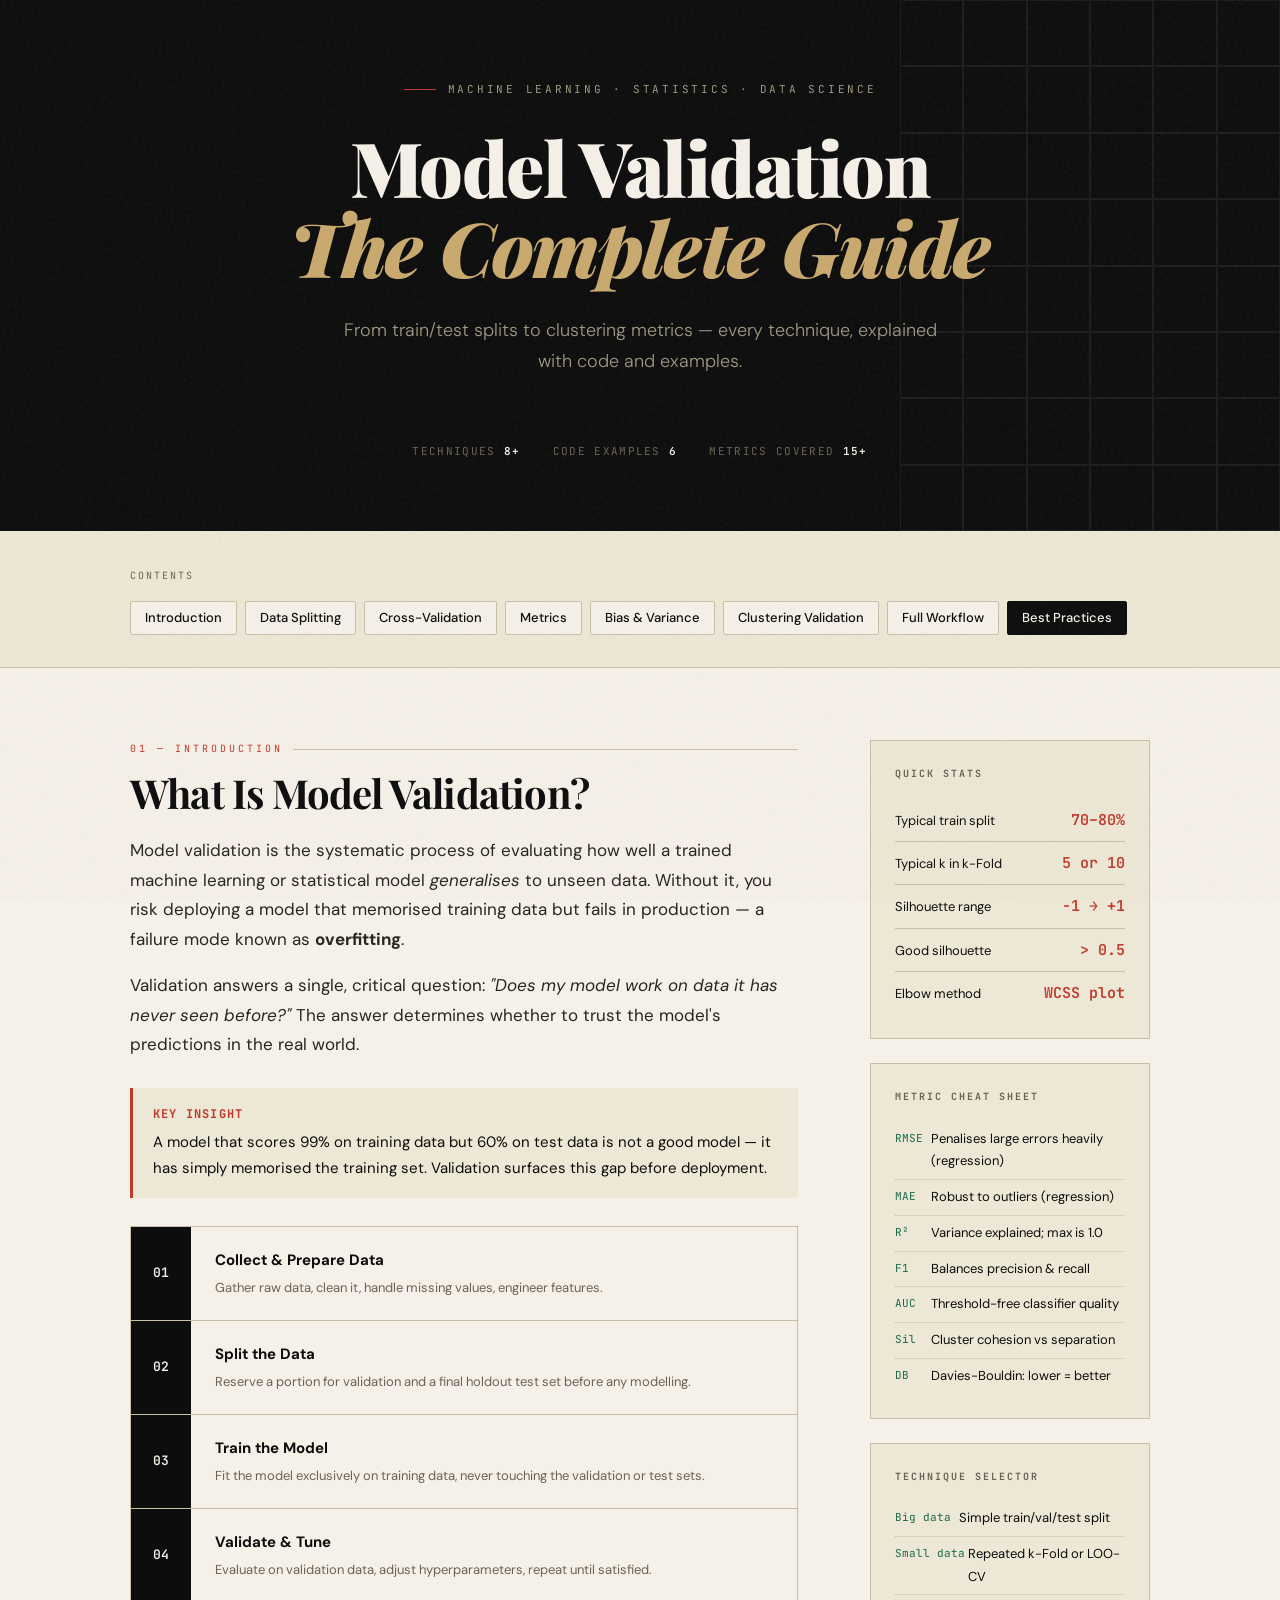
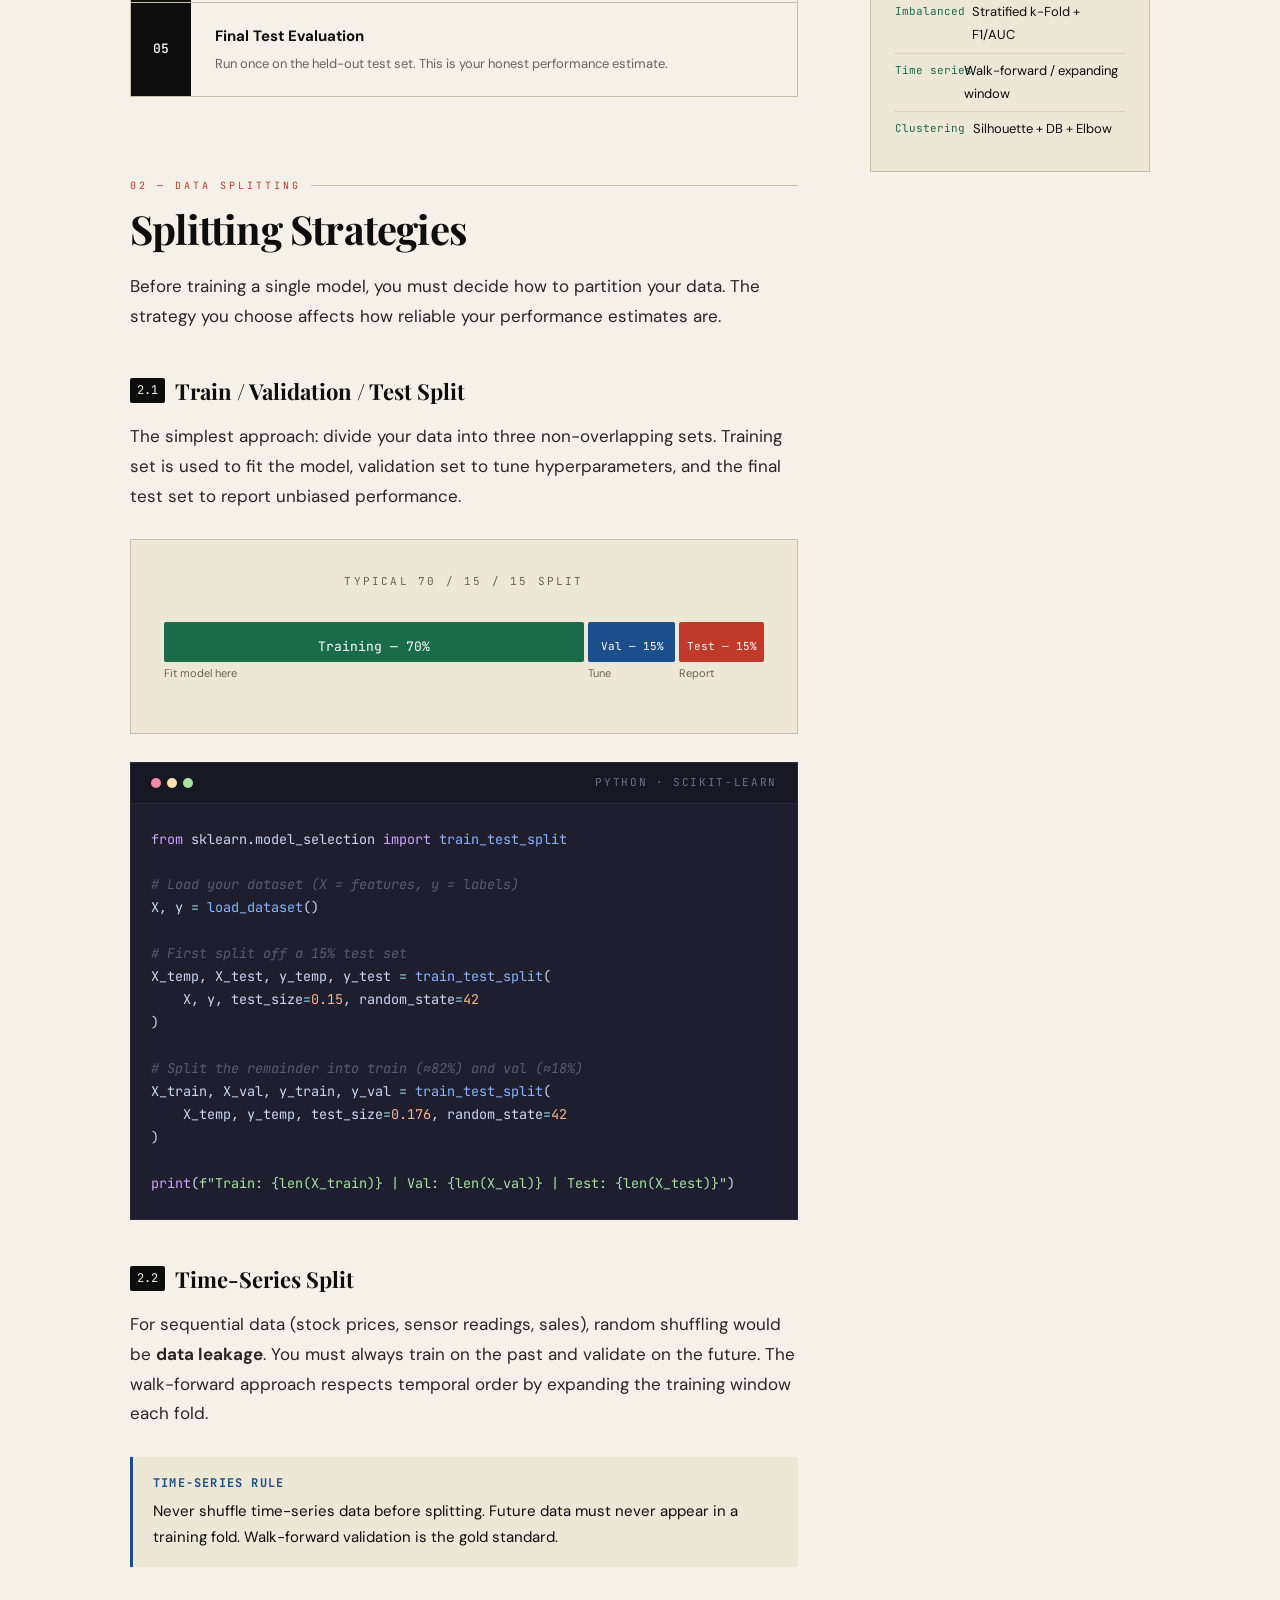
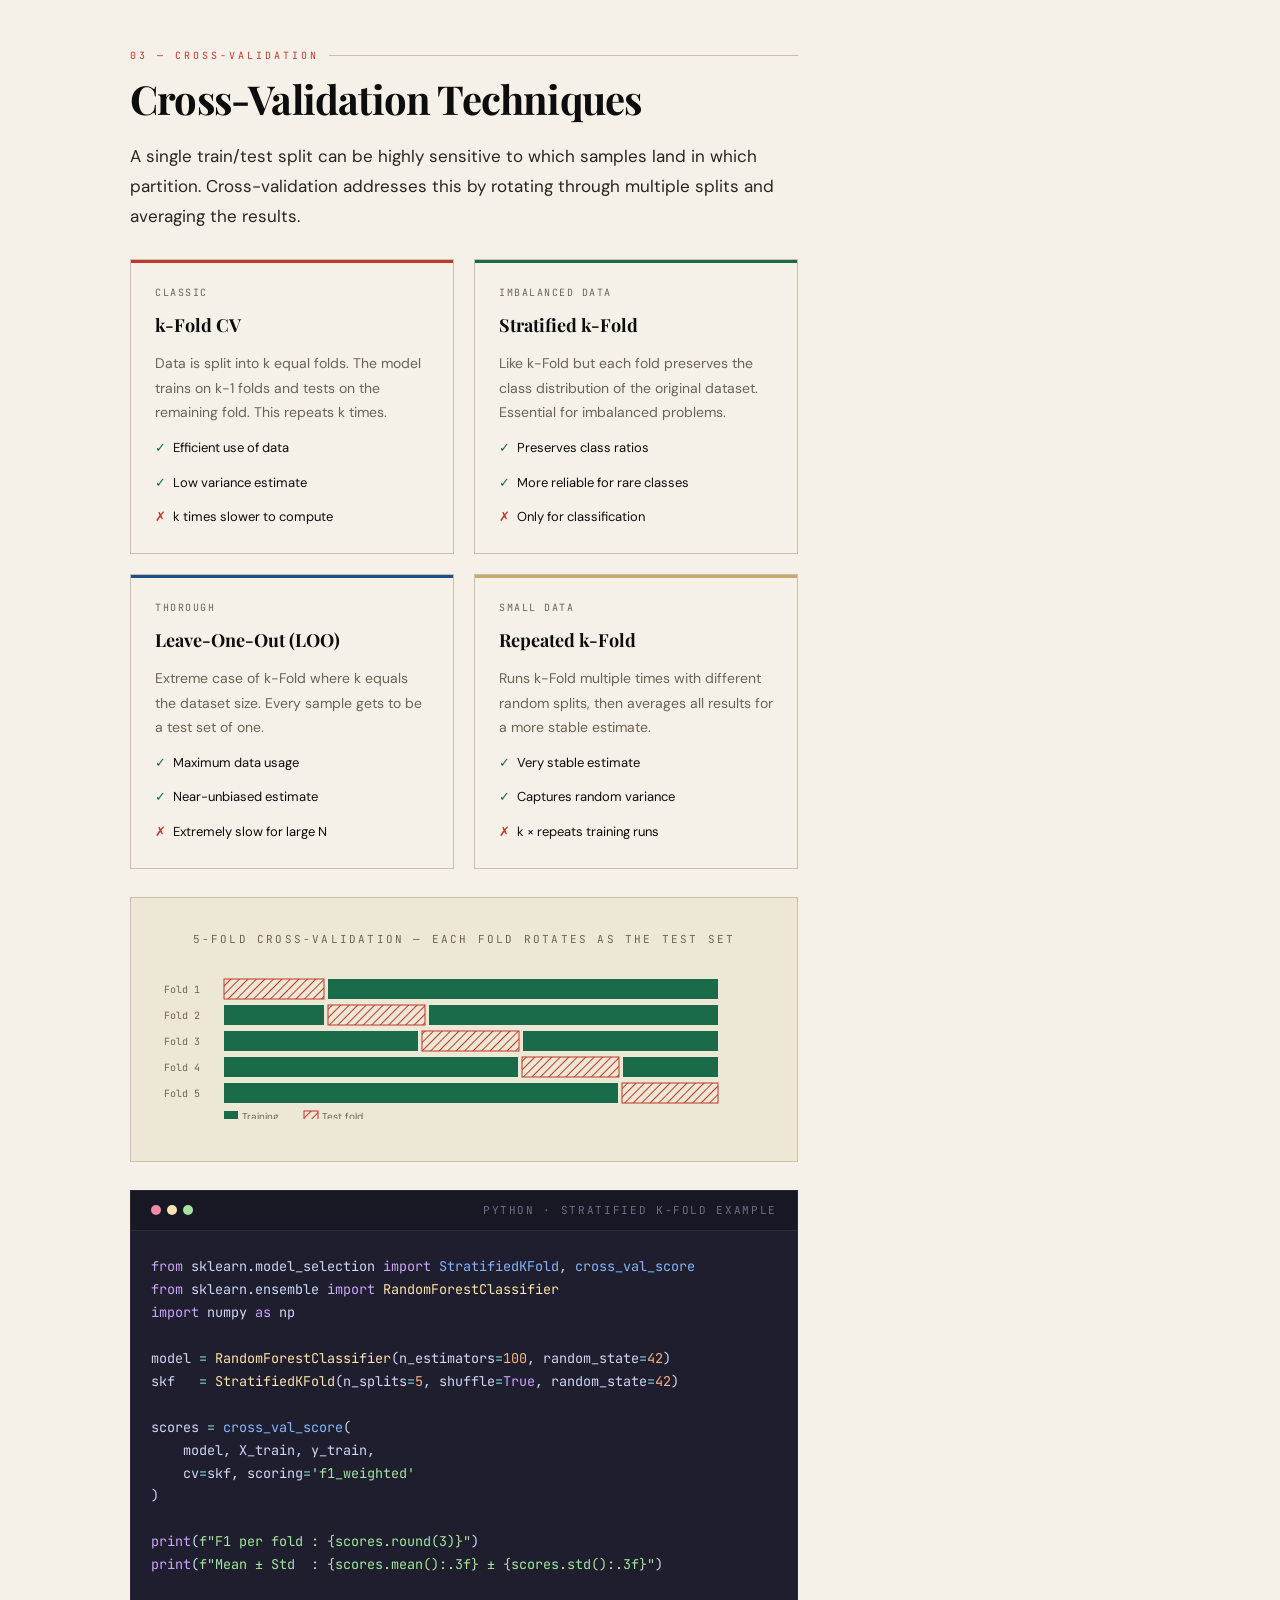
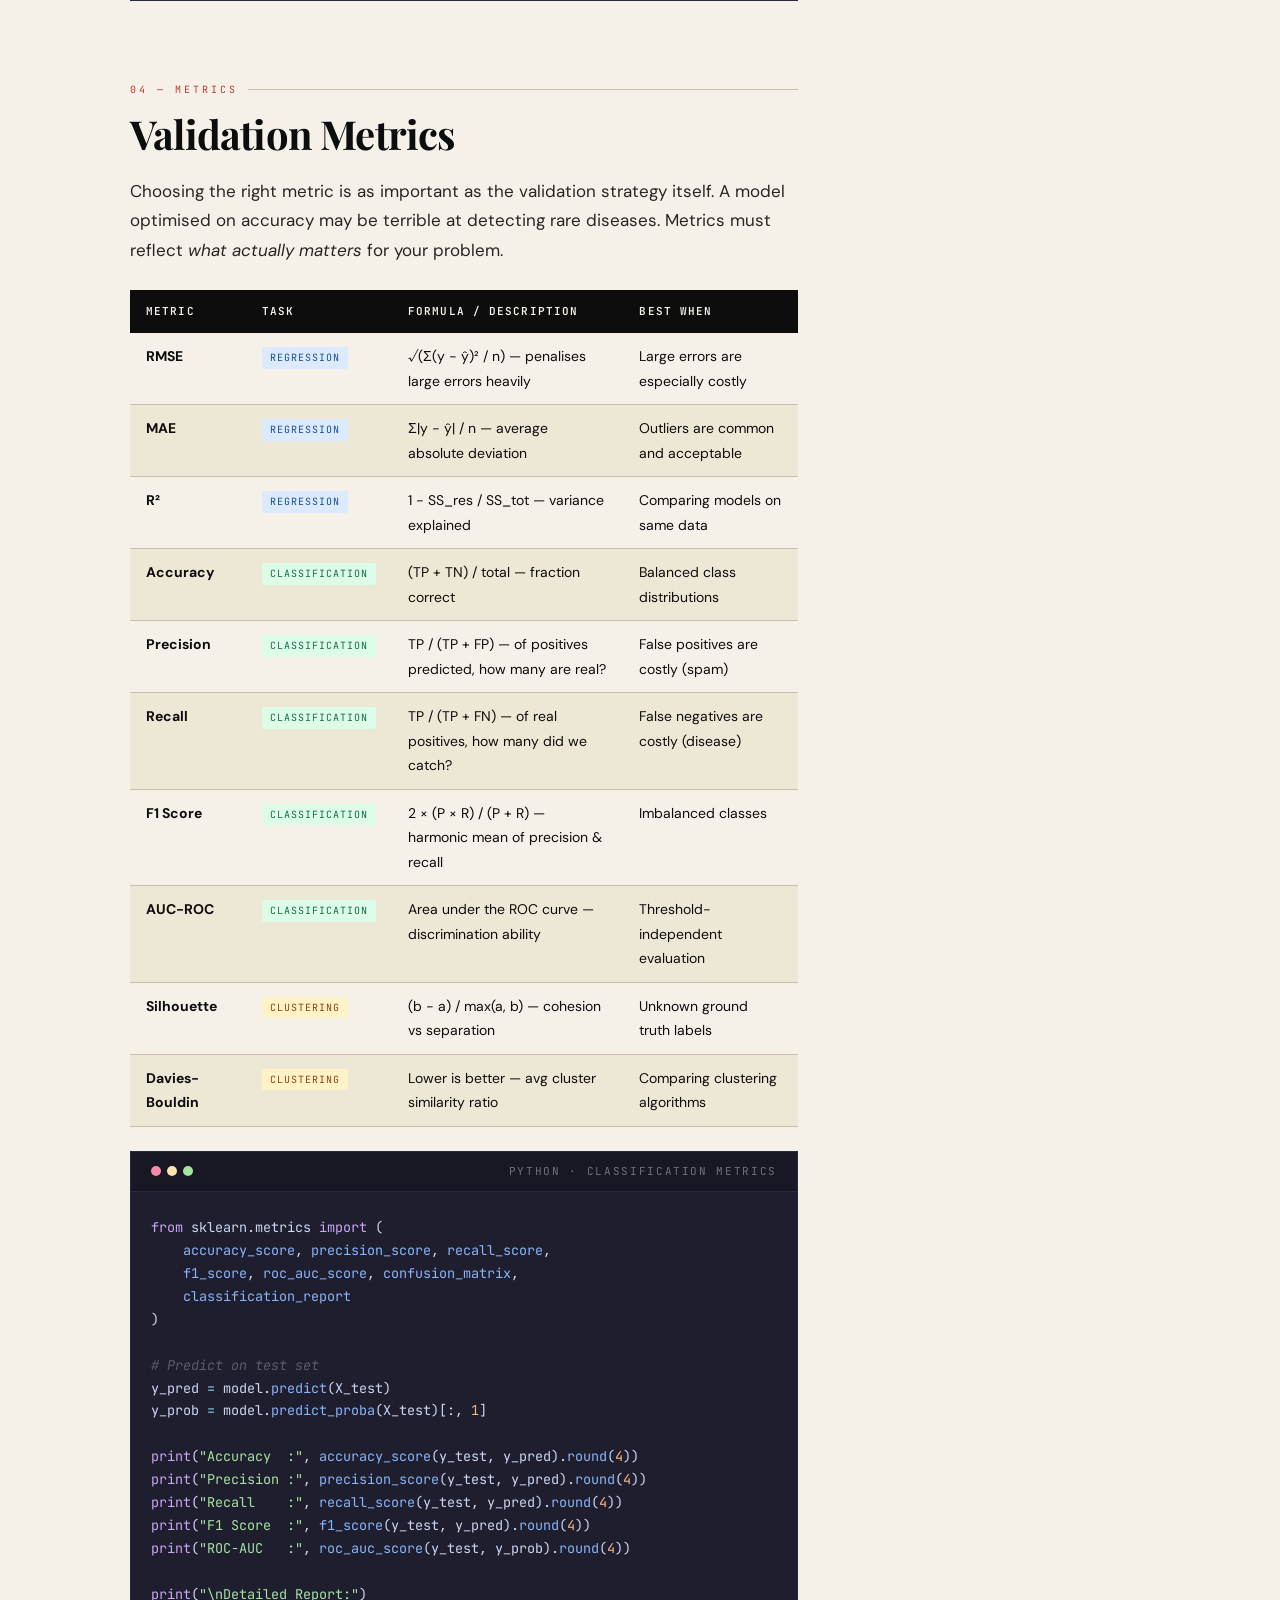
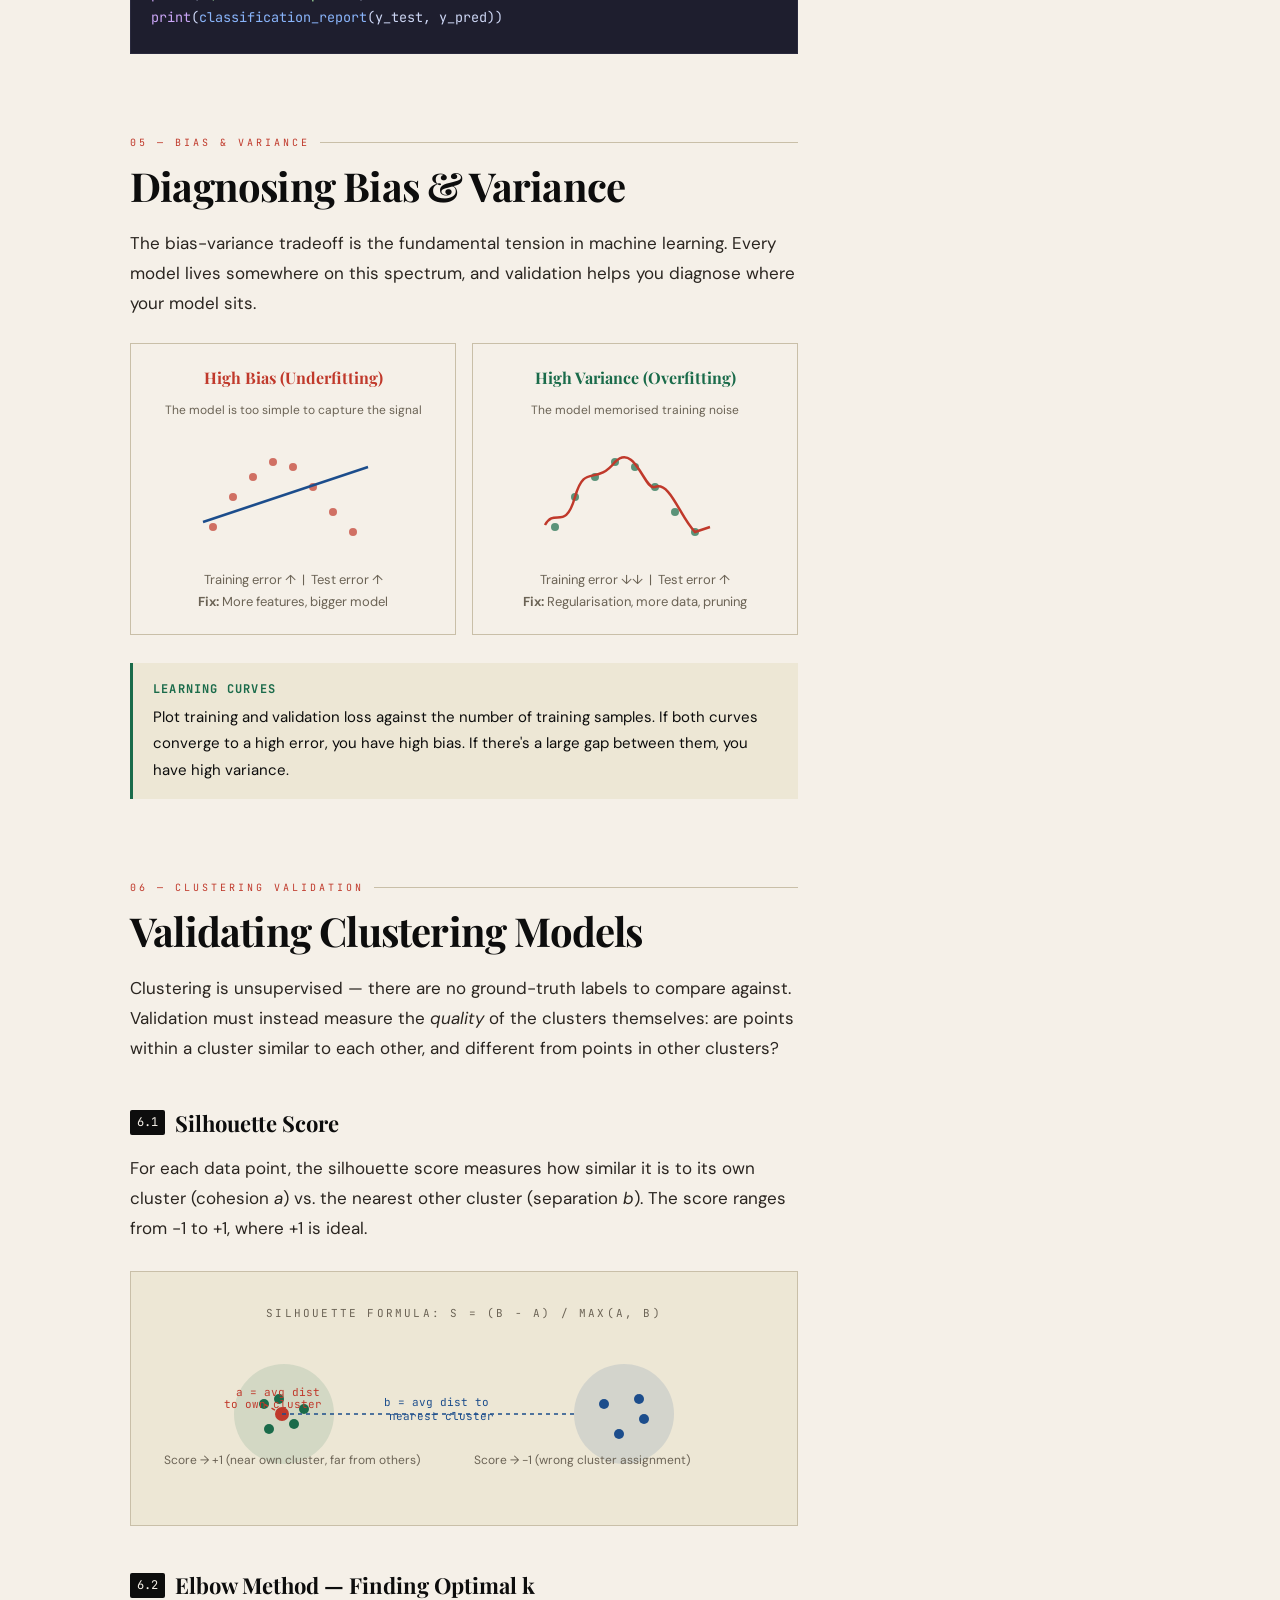
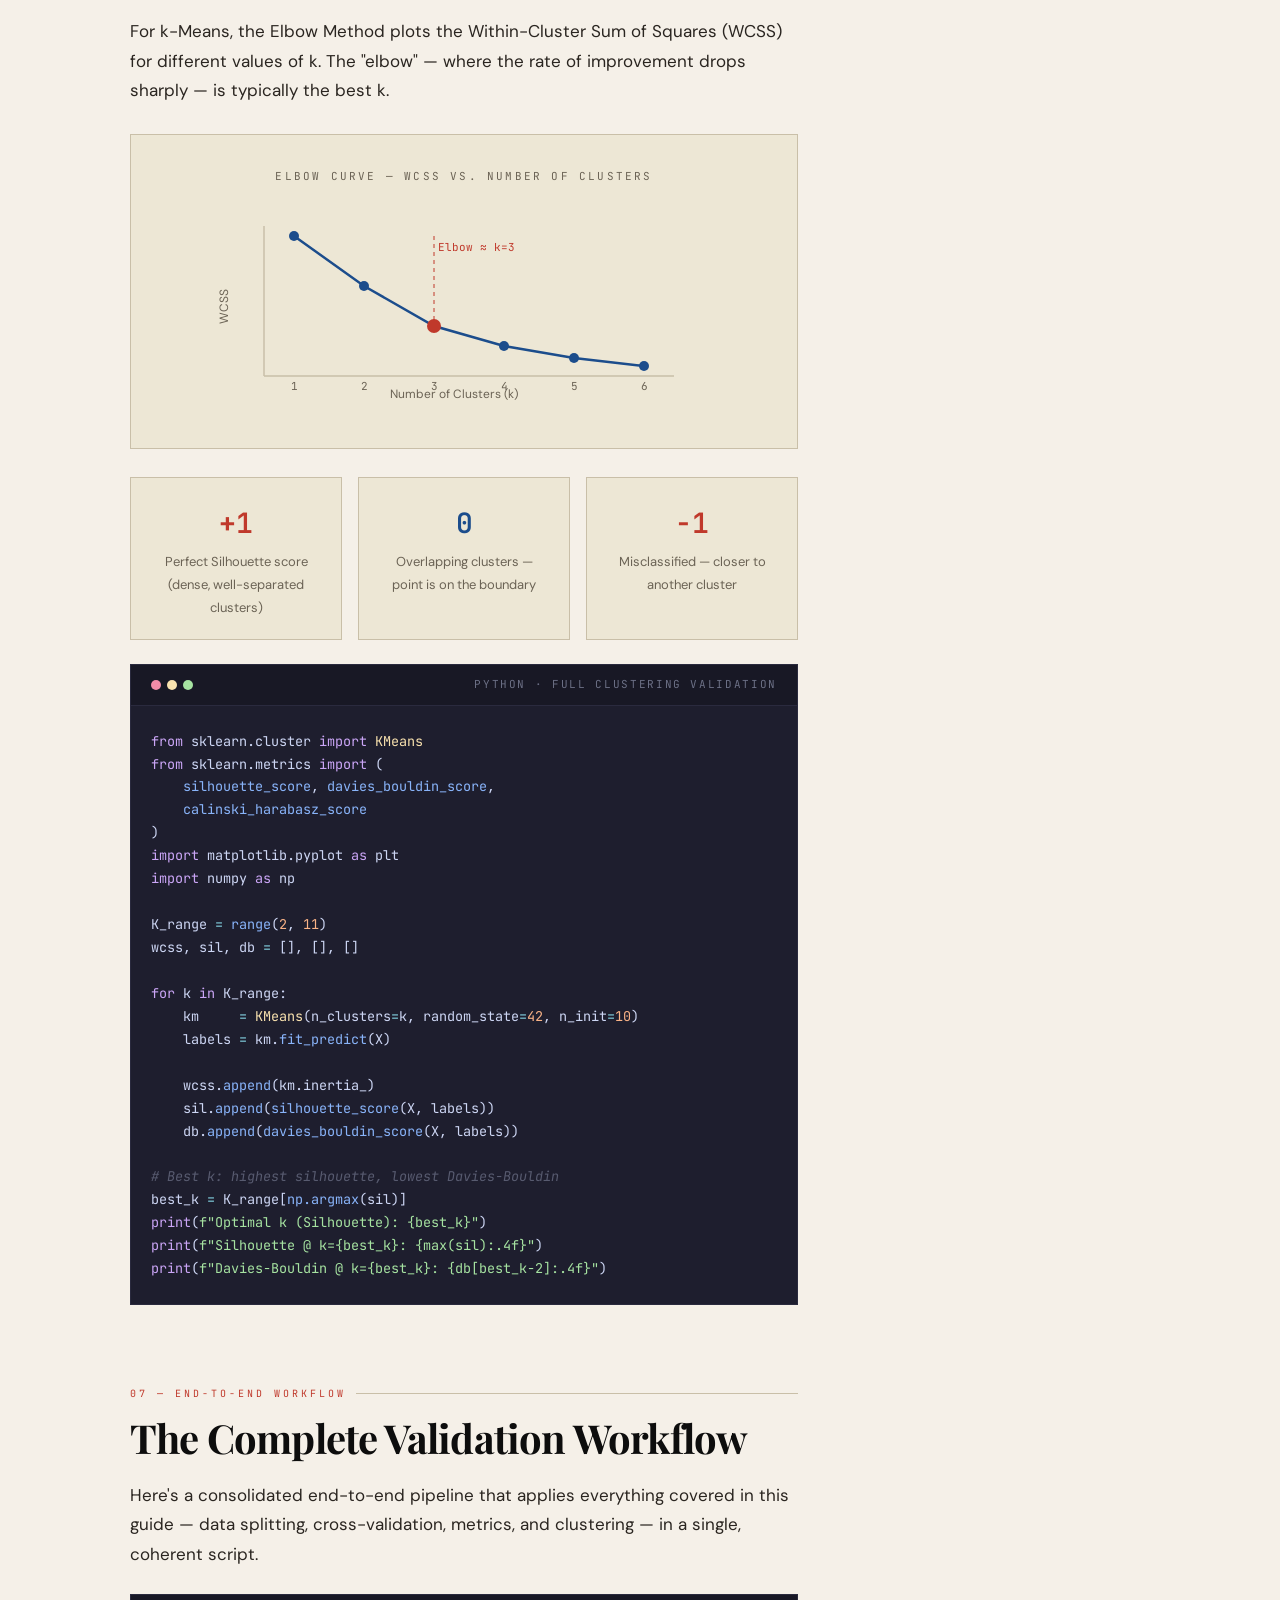
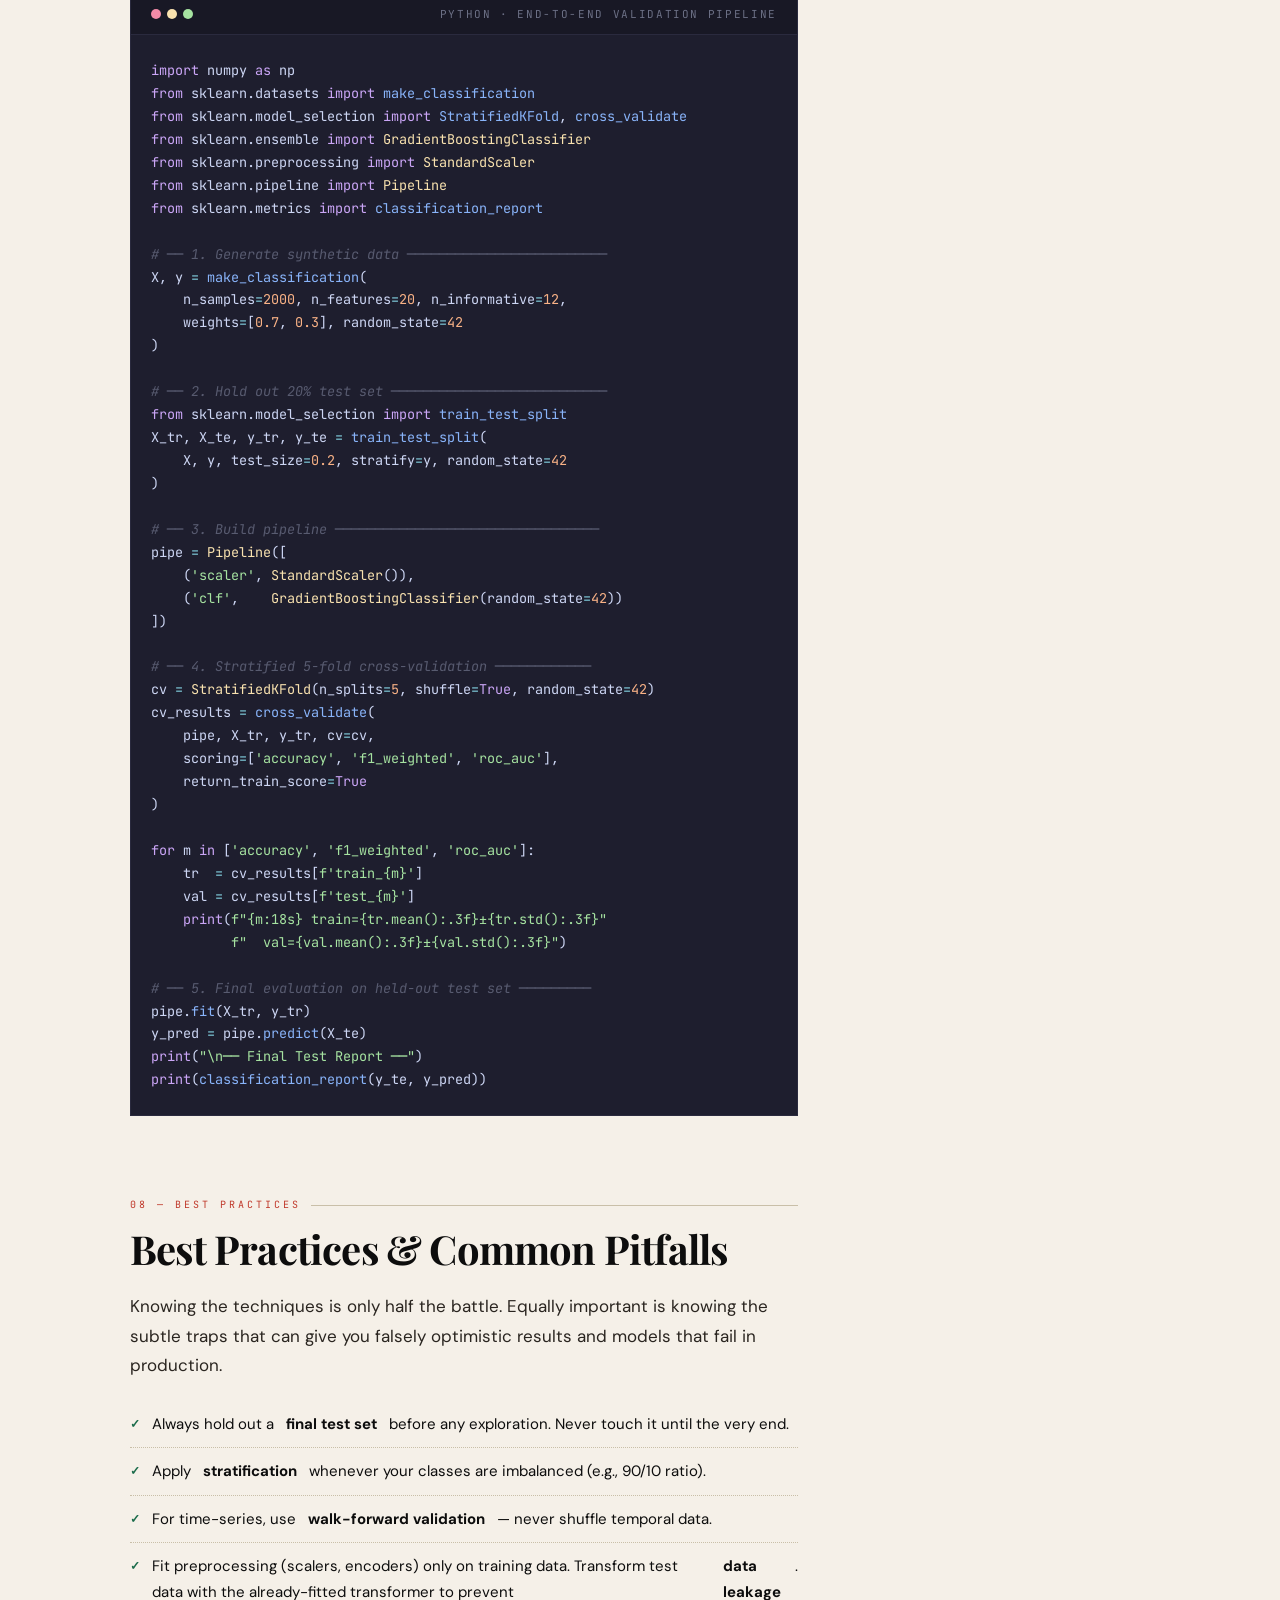
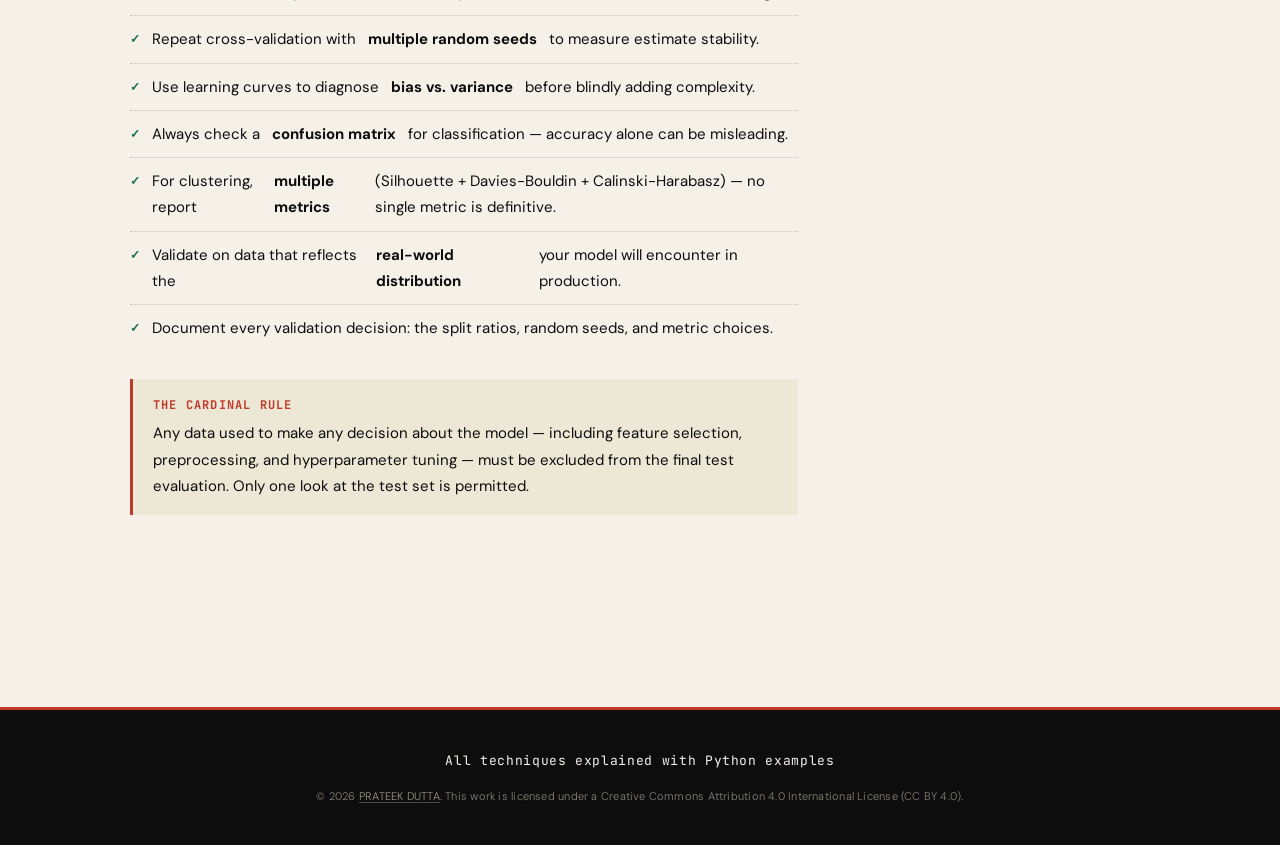
==== model_validation.html @ 3ea8d1da "Base file" ====
<!DOCTYPE html>
<html lang="en">
<head>
<meta charset="UTF-8" />
<meta name="viewport" content="width=device-width, initial-scale=1.0"/>
<title>Model Validation — The Complete Guide</title>
<link href="https://fonts.googleapis.com/css2?family=Playfair+Display:ital,wght@0,400;0,700;0,900;1,400&family=JetBrains+Mono:wght@400;600&family=DM+Sans:wght@300;400;500&display=swap" rel="stylesheet"/>
<link rel="stylesheet" href="model_validation.css" />
</head>
<body>

<!-- ══ HEADER ══ -->
<header>
  <div class="header-grid">
    <div></div><div></div><div></div><div></div><div></div><div></div>
    <div></div><div></div><div></div><div></div><div></div><div></div>
    <div></div><div></div><div></div><div></div><div></div><div></div>
    <div></div><div></div><div></div><div></div><div></div><div></div>
    <div></div><div></div><div></div><div></div><div></div><div></div>
    <div></div><div></div><div></div><div></div><div></div><div></div>
    <div></div><div></div><div></div><div></div><div></div><div></div>
    <div></div><div></div><div></div><div></div><div></div><div></div>
  </div>
  <div class="header-inner">
    <div class="header-eyebrow">Machine Learning · Statistics · Data Science</div>
    <h1>Model Validation<br/><em>The Complete Guide</em></h1>
    <p class="header-sub">From train/test splits to clustering metrics — every technique, explained with code and examples.</p>
    <div class="header-meta">
      <div class="meta-item">Techniques <span>8+</span></div>
      <div class="meta-item">Code Examples <span>6</span></div>
      <div class="meta-item">Metrics Covered <span>15+</span></div>
      <!-- <div class="meta-item">Reading Time <span>~18 min</span></div> -->
    </div>
  </div>
</header>

<!-- ══ TOC ══ -->
<div class="toc-wrap">
  <div class="toc-inner">
    <span class="toc-label">Contents</span>
    <div class="toc-pills">
      <a href="#intro">Introduction</a>
      <a href="#splitting">Data Splitting</a>
      <a href="#cv">Cross-Validation</a>
      <a href="#metrics">Metrics</a>
      <a href="#bias-variance">Bias &amp; Variance</a>
      <a href="#clustering">Clustering Validation</a>
      <a href="#steps">Full Workflow</a>
      <a href="#best-practices">Best Practices</a>
    </div>
  </div>
</div>

<!-- ══ PAGE ══ -->
<div class="page">

  <!-- CONTENT -->
  <main class="content">

    <!-- INTRO -->
    <section id="intro">
      <div class="section-label">01 — Introduction</div>
      <h2>What Is Model Validation?</h2>
      <p>Model validation is the systematic process of evaluating how well a trained machine learning or statistical model <em>generalises</em> to unseen data. Without it, you risk deploying a model that memorised training data but fails in production — a failure mode known as <strong>overfitting</strong>.</p>
      <p>Validation answers a single, critical question: <em>"Does my model work on data it has never seen before?"</em> The answer determines whether to trust the model's predictions in the real world.</p>

      <div class="callout">
        <strong>Key Insight</strong>
        A model that scores 99% on training data but 60% on test data is not a good model — it has simply memorised the training set. Validation surfaces this gap before deployment.
      </div>

      <div class="step-flow">
        <div class="step-item">
          <div class="step-num">01</div>
          <div class="step-body">
            <strong>Collect &amp; Prepare Data</strong>
            <p>Gather raw data, clean it, handle missing values, engineer features.</p>
          </div>
        </div>
        <div class="step-item">
          <div class="step-num">02</div>
          <div class="step-body">
            <strong>Split the Data</strong>
            <p>Reserve a portion for validation and a final holdout test set before any modelling.</p>
          </div>
        </div>
        <div class="step-item">
          <div class="step-num">03</div>
          <div class="step-body">
            <strong>Train the Model</strong>
            <p>Fit the model exclusively on training data, never touching the validation or test sets.</p>
          </div>
        </div>
        <div class="step-item">
          <div class="step-num">04</div>
          <div class="step-body">
            <strong>Validate &amp; Tune</strong>
            <p>Evaluate on validation data, adjust hyperparameters, repeat until satisfied.</p>
          </div>
        </div>
        <div class="step-item">
          <div class="step-num">05</div>
          <div class="step-body">
            <strong>Final Test Evaluation</strong>
            <p>Run once on the held-out test set. This is your honest performance estimate.</p>
          </div>
        </div>
      </div>
    </section>

    <!-- DATA SPLITTING -->
    <section id="splitting">
      <div class="section-label">02 — Data Splitting</div>
      <h2>Splitting Strategies</h2>
      <p>Before training a single model, you must decide how to partition your data. The strategy you choose affects how reliable your performance estimates are.</p>

      <h3><span class="h3-num">2.1</span> Train / Validation / Test Split</h3>
      <p>The simplest approach: divide your data into three non-overlapping sets. Training set is used to fit the model, validation set to tune hyperparameters, and the final test set to report unbiased performance.</p>

      <div class="diagram-wrap">
        <div class="diagram-title">Typical 70 / 15 / 15 split</div>
        <svg viewBox="0 0 600 80" xmlns="http://www.w3.org/2000/svg" style="width:100%;max-width:600px;">
          <rect x="0"   y="10" width="420" height="40" fill="#1a6b4a" rx="2"/>
          <rect x="424" y="10" width="87"  height="40" fill="#1c4d8c" rx="2"/>
          <rect x="515" y="10" width="85"  height="40" fill="#c0392b" rx="2"/>
          <text x="210" y="35" fill="white" font-family="JetBrains Mono, monospace" font-size="13" text-anchor="middle" dominant-baseline="middle">Training — 70%</text>
          <text x="468" y="35" fill="white" font-family="JetBrains Mono, monospace" font-size="11" text-anchor="middle" dominant-baseline="middle">Val — 15%</text>
          <text x="558" y="35" fill="white" font-family="JetBrains Mono, monospace" font-size="11" text-anchor="middle" dominant-baseline="middle">Test — 15%</text>
          <text x="0"   y="65" fill="#6b6355" font-family="DM Sans, sans-serif" font-size="11">Fit model here</text>
          <text x="424" y="65" fill="#6b6355" font-family="DM Sans, sans-serif" font-size="11">Tune</text>
          <text x="515" y="65" fill="#6b6355" font-family="DM Sans, sans-serif" font-size="11">Report</text>
        </svg>
      </div>

      <div class="code-wrap">
        <div class="code-header">
          <div class="code-dots"><span></span><span></span><span></span></div>
          <div class="code-lang">Python · scikit-learn</div>
        </div>
        <pre><span class="k">from</span> <span class="v">sklearn.model_selection</span> <span class="k">import</span> <span class="fn">train_test_split</span>

<span class="c"># Load your dataset (X = features, y = labels)</span>
<span class="v">X</span>, <span class="v">y</span> <span class="op">=</span> <span class="fn">load_dataset</span>()

<span class="c"># First split off a 15% test set</span>
<span class="v">X_temp</span>, <span class="v">X_test</span>, <span class="v">y_temp</span>, <span class="v">y_test</span> <span class="op">=</span> <span class="fn">train_test_split</span>(
    <span class="v">X</span>, <span class="v">y</span>, <span class="v">test_size</span><span class="op">=</span><span class="n">0.15</span>, <span class="v">random_state</span><span class="op">=</span><span class="n">42</span>
)

<span class="c"># Split the remainder into train (≈82%) and val (≈18%)</span>
<span class="v">X_train</span>, <span class="v">X_val</span>, <span class="v">y_train</span>, <span class="v">y_val</span> <span class="op">=</span> <span class="fn">train_test_split</span>(
    <span class="v">X_temp</span>, <span class="v">y_temp</span>, <span class="v">test_size</span><span class="op">=</span><span class="n">0.176</span>, <span class="v">random_state</span><span class="op">=</span><span class="n">42</span>
)

<span class="k">print</span>(<span class="s">f"Train: {len(X_train)} | Val: {len(X_val)} | Test: {len(X_test)}"</span>)</pre>
      </div>

      <h3><span class="h3-num">2.2</span> Time-Series Split</h3>
      <p>For sequential data (stock prices, sensor readings, sales), random shuffling would be <strong>data leakage</strong>. You must always train on the past and validate on the future. The walk-forward approach respects temporal order by expanding the training window each fold.</p>

      <div class="callout blue">
        <strong>Time-Series Rule</strong>
        Never shuffle time-series data before splitting. Future data must never appear in a training fold. Walk-forward validation is the gold standard.
      </div>
    </section>

    <!-- CROSS VALIDATION -->
    <section id="cv">
      <div class="section-label">03 — Cross-Validation</div>
      <h2>Cross-Validation Techniques</h2>
      <p>A single train/test split can be highly sensitive to which samples land in which partition. Cross-validation addresses this by rotating through multiple splits and averaging the results.</p>

      <div class="technique-grid">
        <div class="tcard red">
          <div class="tc-tag">Classic</div>
          <h4>k-Fold CV</h4>
          <p>Data is split into k equal folds. The model trains on k-1 folds and tests on the remaining fold. This repeats k times.</p>
          <div class="tc-pros"><span>✓</span> Efficient use of data</div>
          <div class="tc-pros"><span>✓</span> Low variance estimate</div>
          <div class="tc-cons"><span>✗</span> k times slower to compute</div>
        </div>
        <div class="tcard green">
          <div class="tc-tag">Imbalanced Data</div>
          <h4>Stratified k-Fold</h4>
          <p>Like k-Fold but each fold preserves the class distribution of the original dataset. Essential for imbalanced problems.</p>
          <div class="tc-pros"><span>✓</span> Preserves class ratios</div>
          <div class="tc-pros"><span>✓</span> More reliable for rare classes</div>
          <div class="tc-cons"><span>✗</span> Only for classification</div>
        </div>
        <div class="tcard blue">
          <div class="tc-tag">Thorough</div>
          <h4>Leave-One-Out (LOO)</h4>
          <p>Extreme case of k-Fold where k equals the dataset size. Every sample gets to be a test set of one.</p>
          <div class="tc-pros"><span>✓</span> Maximum data usage</div>
          <div class="tc-pros"><span>✓</span> Near-unbiased estimate</div>
          <div class="tc-cons"><span>✗</span> Extremely slow for large N</div>
        </div>
        <div class="tcard gold">
          <div class="tc-tag">Small Data</div>
          <h4>Repeated k-Fold</h4>
          <p>Runs k-Fold multiple times with different random splits, then averages all results for a more stable estimate.</p>
          <div class="tc-pros"><span>✓</span> Very stable estimate</div>
          <div class="tc-pros"><span>✓</span> Captures random variance</div>
          <div class="tc-cons"><span>✗</span> k × repeats training runs</div>
        </div>
      </div>

      <div class="diagram-wrap">
        <div class="diagram-title">5-Fold Cross-Validation — Each fold rotates as the test set</div>
        <svg viewBox="0 0 600 150" xmlns="http://www.w3.org/2000/svg" style="width:100%;max-width:600px;">
          <defs>
            <pattern id="hatch" patternUnits="userSpaceOnUse" width="6" height="6" patternTransform="rotate(45)">
              <line x1="0" y1="0" x2="0" y2="6" stroke="#c0392b" stroke-width="2"/>
            </pattern>
          </defs>
          <!-- Row labels -->
          <text x="0" y="24"  fill="#6b6355" font-family="JetBrains Mono,monospace" font-size="10">Fold 1</text>
          <text x="0" y="50"  fill="#6b6355" font-family="JetBrains Mono,monospace" font-size="10">Fold 2</text>
          <text x="0" y="76"  fill="#6b6355" font-family="JetBrains Mono,monospace" font-size="10">Fold 3</text>
          <text x="0" y="102" fill="#6b6355" font-family="JetBrains Mono,monospace" font-size="10">Fold 4</text>
          <text x="0" y="128" fill="#6b6355" font-family="JetBrains Mono,monospace" font-size="10">Fold 5</text>
          <!-- Row 1 -->
          <rect x="60" y="10" width="100" height="20" fill="url(#hatch)" stroke="#c0392b" stroke-width="1"/>
          <rect x="164" y="10" width="390" height="20" fill="#1a6b4a"/>
          <!-- Row 2 -->
          <rect x="60" y="36" width="100" height="20" fill="#1a6b4a"/>
          <rect x="164" y="36" width="97" height="20" fill="url(#hatch)" stroke="#c0392b" stroke-width="1"/>
          <rect x="265" y="36" width="289" height="20" fill="#1a6b4a"/>
          <!-- Row 3 -->
          <rect x="60" y="62" width="194" height="20" fill="#1a6b4a"/>
          <rect x="258" y="62" width="97" height="20" fill="url(#hatch)" stroke="#c0392b" stroke-width="1"/>
          <rect x="359" y="62" width="195" height="20" fill="#1a6b4a"/>
          <!-- Row 4 -->
          <rect x="60" y="88" width="294" height="20" fill="#1a6b4a"/>
          <rect x="358" y="88" width="97" height="20" fill="url(#hatch)" stroke="#c0392b" stroke-width="1"/>
          <rect x="459" y="88" width="95" height="20" fill="#1a6b4a"/>
          <!-- Row 5 -->
          <rect x="60" y="114" width="394" height="20" fill="#1a6b4a"/>
          <rect x="458" y="114" width="96" height="20" fill="url(#hatch)" stroke="#c0392b" stroke-width="1"/>
          <!-- Legend -->
          <rect x="60" y="142" width="14" height="10" fill="#1a6b4a"/>
          <text x="78" y="151" fill="#6b6355" font-family="DM Sans,sans-serif" font-size="10">Training</text>
          <rect x="140" y="142" width="14" height="10" fill="url(#hatch)" stroke="#c0392b" stroke-width="1"/>
          <text x="158" y="151" fill="#6b6355" font-family="DM Sans,sans-serif" font-size="10">Test fold</text>
        </svg>
      </div>

      <div class="code-wrap">
        <div class="code-header">
          <div class="code-dots"><span></span><span></span><span></span></div>
          <div class="code-lang">Python · Stratified k-Fold Example</div>
        </div>
        <pre><span class="k">from</span> <span class="v">sklearn.model_selection</span> <span class="k">import</span> <span class="fn">StratifiedKFold</span>, <span class="fn">cross_val_score</span>
<span class="k">from</span> <span class="v">sklearn.ensemble</span> <span class="k">import</span> <span class="cls">RandomForestClassifier</span>
<span class="k">import</span> <span class="v">numpy</span> <span class="k">as</span> <span class="v">np</span>

<span class="v">model</span> <span class="op">=</span> <span class="cls">RandomForestClassifier</span>(<span class="v">n_estimators</span><span class="op">=</span><span class="n">100</span>, <span class="v">random_state</span><span class="op">=</span><span class="n">42</span>)
<span class="v">skf</span>   <span class="op">=</span> <span class="cls">StratifiedKFold</span>(<span class="v">n_splits</span><span class="op">=</span><span class="n">5</span>, <span class="v">shuffle</span><span class="op">=</span><span class="k">True</span>, <span class="v">random_state</span><span class="op">=</span><span class="n">42</span>)

<span class="v">scores</span> <span class="op">=</span> <span class="fn">cross_val_score</span>(
    <span class="v">model</span>, <span class="v">X_train</span>, <span class="v">y_train</span>,
    <span class="v">cv</span><span class="op">=</span><span class="v">skf</span>, <span class="v">scoring</span><span class="op">=</span><span class="s">'f1_weighted'</span>
)

<span class="k">print</span>(<span class="s">f"F1 per fold : {scores.round(3)}"</span>)
<span class="k">print</span>(<span class="s">f"Mean ± Std  : {scores.mean():.3f} ± {scores.std():.3f}"</span>)</pre>
      </div>
    </section>

    <!-- METRICS -->
    <section id="metrics">
      <div class="section-label">04 — Metrics</div>
      <h2>Validation Metrics</h2>
      <p>Choosing the right metric is as important as the validation strategy itself. A model optimised on accuracy may be terrible at detecting rare diseases. Metrics must reflect <em>what actually matters</em> for your problem.</p>

      <table class="metrics-table">
        <thead>
          <tr>
            <th>Metric</th>
            <th>Task</th>
            <th>Formula / Description</th>
            <th>Best When</th>
          </tr>
        </thead>
        <tbody>
          <tr>
            <td><strong>RMSE</strong></td>
            <td><span class="badge reg">Regression</span></td>
            <td>√(Σ(y − ŷ)² / n) — penalises large errors heavily</td>
            <td>Large errors are especially costly</td>
          </tr>
          <tr>
            <td><strong>MAE</strong></td>
            <td><span class="badge reg">Regression</span></td>
            <td>Σ|y − ŷ| / n — average absolute deviation</td>
            <td>Outliers are common and acceptable</td>
          </tr>
          <tr>
            <td><strong>R²</strong></td>
            <td><span class="badge reg">Regression</span></td>
            <td>1 − SS_res / SS_tot — variance explained</td>
            <td>Comparing models on same data</td>
          </tr>
          <tr>
            <td><strong>Accuracy</strong></td>
            <td><span class="badge cls">Classification</span></td>
            <td>(TP + TN) / total — fraction correct</td>
            <td>Balanced class distributions</td>
          </tr>
          <tr>
            <td><strong>Precision</strong></td>
            <td><span class="badge cls">Classification</span></td>
            <td>TP / (TP + FP) — of positives predicted, how many are real?</td>
            <td>False positives are costly (spam)</td>
          </tr>
          <tr>
            <td><strong>Recall</strong></td>
            <td><span class="badge cls">Classification</span></td>
            <td>TP / (TP + FN) — of real positives, how many did we catch?</td>
            <td>False negatives are costly (disease)</td>
          </tr>
          <tr>
            <td><strong>F1 Score</strong></td>
            <td><span class="badge cls">Classification</span></td>
            <td>2 × (P × R) / (P + R) — harmonic mean of precision &amp; recall</td>
            <td>Imbalanced classes</td>
          </tr>
          <tr>
            <td><strong>AUC-ROC</strong></td>
            <td><span class="badge cls">Classification</span></td>
            <td>Area under the ROC curve — discrimination ability</td>
            <td>Threshold-independent evaluation</td>
          </tr>
          <tr>
            <td><strong>Silhouette</strong></td>
            <td><span class="badge clus">Clustering</span></td>
            <td>(b − a) / max(a, b) — cohesion vs separation</td>
            <td>Unknown ground truth labels</td>
          </tr>
          <tr>
            <td><strong>Davies-Bouldin</strong></td>
            <td><span class="badge clus">Clustering</span></td>
            <td>Lower is better — avg cluster similarity ratio</td>
            <td>Comparing clustering algorithms</td>
          </tr>
        </tbody>
      </table>

      <div class="code-wrap">
        <div class="code-header">
          <div class="code-dots"><span></span><span></span><span></span></div>
          <div class="code-lang">Python · Classification Metrics</div>
        </div>
        <pre><span class="k">from</span> <span class="v">sklearn.metrics</span> <span class="k">import</span> (
    <span class="fn">accuracy_score</span>, <span class="fn">precision_score</span>, <span class="fn">recall_score</span>,
    <span class="fn">f1_score</span>, <span class="fn">roc_auc_score</span>, <span class="fn">confusion_matrix</span>,
    <span class="fn">classification_report</span>
)

<span class="c"># Predict on test set</span>
<span class="v">y_pred</span> <span class="op">=</span> <span class="v">model</span>.<span class="fn">predict</span>(<span class="v">X_test</span>)
<span class="v">y_prob</span> <span class="op">=</span> <span class="v">model</span>.<span class="fn">predict_proba</span>(<span class="v">X_test</span>)[:, <span class="n">1</span>]

<span class="k">print</span>(<span class="s">"Accuracy  :"</span>, <span class="fn">accuracy_score</span>(<span class="v">y_test</span>, <span class="v">y_pred</span>).<span class="fn">round</span>(<span class="n">4</span>))
<span class="k">print</span>(<span class="s">"Precision :"</span>, <span class="fn">precision_score</span>(<span class="v">y_test</span>, <span class="v">y_pred</span>).<span class="fn">round</span>(<span class="n">4</span>))
<span class="k">print</span>(<span class="s">"Recall    :"</span>, <span class="fn">recall_score</span>(<span class="v">y_test</span>, <span class="v">y_pred</span>).<span class="fn">round</span>(<span class="n">4</span>))
<span class="k">print</span>(<span class="s">"F1 Score  :"</span>, <span class="fn">f1_score</span>(<span class="v">y_test</span>, <span class="v">y_pred</span>).<span class="fn">round</span>(<span class="n">4</span>))
<span class="k">print</span>(<span class="s">"ROC-AUC   :"</span>, <span class="fn">roc_auc_score</span>(<span class="v">y_test</span>, <span class="v">y_prob</span>).<span class="fn">round</span>(<span class="n">4</span>))

<span class="k">print</span>(<span class="s">"\nDetailed Report:"</span>)
<span class="k">print</span>(<span class="fn">classification_report</span>(<span class="v">y_test</span>, <span class="v">y_pred</span>))</pre>
      </div>
    </section>

    <!-- BIAS VARIANCE -->
    <section id="bias-variance">
      <div class="section-label">05 — Bias &amp; Variance</div>
      <h2>Diagnosing Bias &amp; Variance</h2>
      <p>The bias-variance tradeoff is the fundamental tension in machine learning. Every model lives somewhere on this spectrum, and validation helps you diagnose where your model sits.</p>

      <div class="bv-grid">
        <div class="bv-card">
          <div class="bv-title" style="color:var(--accent)">High Bias (Underfitting)</div>
          <div class="bv-sub">The model is too simple to capture the signal</div>
          <svg viewBox="0 0 200 120" xmlns="http://www.w3.org/2000/svg" style="width:100%;max-width:200px;margin:0 auto;display:block;">
            <!-- Data points scattered -->
            <circle cx="20"  cy="90" r="4" fill="#c0392b" opacity="0.7"/>
            <circle cx="40"  cy="60" r="4" fill="#c0392b" opacity="0.7"/>
            <circle cx="60"  cy="40" r="4" fill="#c0392b" opacity="0.7"/>
            <circle cx="80"  cy="25" r="4" fill="#c0392b" opacity="0.7"/>
            <circle cx="100" cy="30" r="4" fill="#c0392b" opacity="0.7"/>
            <circle cx="120" cy="50" r="4" fill="#c0392b" opacity="0.7"/>
            <circle cx="140" cy="75" r="4" fill="#c0392b" opacity="0.7"/>
            <circle cx="160" cy="95" r="4" fill="#c0392b" opacity="0.7"/>
            <!-- Bad straight line fit -->
            <line x1="10" y1="85" x2="175" y2="30" stroke="#1c4d8c" stroke-width="2.5"/>
          </svg>
          <div style="font-size:13px;color:var(--muted);margin-top:12px;">
            Training error ↑ &nbsp;|&nbsp; Test error ↑<br/>
            <strong>Fix:</strong> More features, bigger model
          </div>
        </div>
        <div class="bv-card">
          <div class="bv-title" style="color:var(--accent2)">High Variance (Overfitting)</div>
          <div class="bv-sub">The model memorised training noise</div>
          <svg viewBox="0 0 200 120" xmlns="http://www.w3.org/2000/svg" style="width:100%;max-width:200px;margin:0 auto;display:block;">
            <circle cx="20"  cy="90" r="4" fill="#1a6b4a" opacity="0.7"/>
            <circle cx="40"  cy="60" r="4" fill="#1a6b4a" opacity="0.7"/>
            <circle cx="60"  cy="40" r="4" fill="#1a6b4a" opacity="0.7"/>
            <circle cx="80"  cy="25" r="4" fill="#1a6b4a" opacity="0.7"/>
            <circle cx="100" cy="30" r="4" fill="#1a6b4a" opacity="0.7"/>
            <circle cx="120" cy="50" r="4" fill="#1a6b4a" opacity="0.7"/>
            <circle cx="140" cy="75" r="4" fill="#1a6b4a" opacity="0.7"/>
            <circle cx="160" cy="95" r="4" fill="#1a6b4a" opacity="0.7"/>
            <!-- Wiggly overfit curve -->
            <path d="M10,88 C20,70 30,95 40,60 C50,25 60,50 80,25 C100,5 110,55 120,50 C135,44 145,80 160,95 L175,90"
                  fill="none" stroke="#c0392b" stroke-width="2.5"/>
          </svg>
          <div style="font-size:13px;color:var(--muted);margin-top:12px;">
            Training error ↓↓ &nbsp;|&nbsp; Test error ↑<br/>
            <strong>Fix:</strong> Regularisation, more data, pruning
          </div>
        </div>
      </div>

      <div class="callout green">
        <strong>Learning Curves</strong>
        Plot training and validation loss against the number of training samples. If both curves converge to a high error, you have high bias. If there's a large gap between them, you have high variance.
      </div>
    </section>

    <!-- CLUSTERING -->
    <section id="clustering">
      <div class="section-label">06 — Clustering Validation</div>
      <h2>Validating Clustering Models</h2>
      <p>Clustering is unsupervised — there are no ground-truth labels to compare against. Validation must instead measure the <em>quality</em> of the clusters themselves: are points within a cluster similar to each other, and different from points in other clusters?</p>

      <h3><span class="h3-num">6.1</span> Silhouette Score</h3>
      <p>For each data point, the silhouette score measures how similar it is to its own cluster (cohesion <em>a</em>) vs. the nearest other cluster (separation <em>b</em>). The score ranges from -1 to +1, where +1 is ideal.</p>

      <div class="diagram-wrap">
        <div class="diagram-title">Silhouette Formula: s = (b − a) / max(a, b)</div>
        <svg viewBox="0 0 600 140" xmlns="http://www.w3.org/2000/svg" style="width:100%;max-width:600px;">
          <!-- Cluster A -->
          <circle cx="120" cy="70" r="50" fill="#1a6b4a" opacity="0.12"/>
          <circle cx="100" cy="60" r="5" fill="#1a6b4a"/>
          <circle cx="130" cy="80" r="5" fill="#1a6b4a"/>
          <circle cx="115" cy="55" r="5" fill="#1a6b4a"/>
          <circle cx="140" cy="65" r="5" fill="#1a6b4a"/>
          <circle cx="105" cy="85" r="5" fill="#1a6b4a"/>
          <!-- Centroid point -->
          <circle cx="118" cy="70" r="7" fill="#c0392b"/>
          <line x1="118" y1="70" x2="100" y2="60" stroke="#c0392b" stroke-width="1.5" stroke-dasharray="4"/>
          <text x="72" y="52" fill="#c0392b" font-family="JetBrains Mono,monospace" font-size="11">a = avg dist</text>
          <text x="60" y="64" fill="#c0392b" font-family="JetBrains Mono,monospace" font-size="11">to own cluster</text>
          <!-- Cluster B -->
          <circle cx="460" cy="70" r="50" fill="#1c4d8c" opacity="0.12"/>
          <circle cx="440" cy="60" r="5" fill="#1c4d8c"/>
          <circle cx="480" cy="75" r="5" fill="#1c4d8c"/>
          <circle cx="455" cy="90" r="5" fill="#1c4d8c"/>
          <circle cx="475" cy="55" r="5" fill="#1c4d8c"/>
          <!-- Line from red point to cluster B -->
          <line x1="118" y1="70" x2="410" y2="70" stroke="#1c4d8c" stroke-width="1.5" stroke-dasharray="4"/>
          <text x="220" y="62" fill="#1c4d8c" font-family="JetBrains Mono,monospace" font-size="11">b = avg dist to</text>
          <text x="225" y="76" fill="#1c4d8c" font-family="JetBrains Mono,monospace" font-size="11">nearest cluster</text>
          <text x="0"  y="120" fill="#6b6355" font-family="DM Sans,sans-serif" font-size="12">Score → +1 (near own cluster, far from others)</text>
          <text x="310" y="120" fill="#6b6355" font-family="DM Sans,sans-serif" font-size="12">Score → -1 (wrong cluster assignment)</text>
        </svg>
      </div>

      <h3><span class="h3-num">6.2</span> Elbow Method — Finding Optimal k</h3>
      <p>For k-Means, the Elbow Method plots the Within-Cluster Sum of Squares (WCSS) for different values of k. The "elbow" — where the rate of improvement drops sharply — is typically the best k.</p>

      <div class="diagram-wrap">
        <div class="diagram-title">Elbow Curve — WCSS vs. Number of Clusters</div>
        <svg viewBox="0 0 500 200" xmlns="http://www.w3.org/2000/svg" style="width:100%;max-width:500px;">
          <!-- Axes -->
          <line x1="50" y1="170" x2="460" y2="170" stroke="#c9bfa8" stroke-width="1.5"/>
          <line x1="50" y1="20"  x2="50"  y2="170" stroke="#c9bfa8" stroke-width="1.5"/>
          <!-- Axis labels -->
          <text x="240" y="192" fill="#6b6355" font-family="DM Sans,sans-serif" font-size="12" text-anchor="middle">Number of Clusters (k)</text>
          <text x="14" y="100" fill="#6b6355" font-family="DM Sans,sans-serif" font-size="12" text-anchor="middle" transform="rotate(-90,14,100)">WCSS</text>
          <!-- Elbow curve: plotted points -->
          <!-- k=1: high WCSS, k=2 drops, k=3 drops (elbow at k=3), k=4+ flattens -->
          <polyline points="80,30 150,80 220,120 290,140 360,152 430,160"
                    fill="none" stroke="#1c4d8c" stroke-width="2.5"/>
          <!-- Dots -->
          <circle cx="80"  cy="30"  r="5" fill="#1c4d8c"/>
          <circle cx="150" cy="80"  r="5" fill="#1c4d8c"/>
          <circle cx="220" cy="120" r="7" fill="#c0392b"/>
          <circle cx="290" cy="140" r="5" fill="#1c4d8c"/>
          <circle cx="360" cy="152" r="5" fill="#1c4d8c"/>
          <circle cx="430" cy="160" r="5" fill="#1c4d8c"/>
          <!-- Elbow annotation -->
          <line x1="220" y1="30" x2="220" y2="115" stroke="#c0392b" stroke-width="1" stroke-dasharray="4"/>
          <text x="224" y="45" fill="#c0392b" font-family="JetBrains Mono,monospace" font-size="11">Elbow ≈ k=3</text>
          <!-- x-axis tick labels -->
          <text x="80"  y="184" fill="#6b6355" font-family="JetBrains Mono,monospace" font-size="11" text-anchor="middle">1</text>
          <text x="150" y="184" fill="#6b6355" font-family="JetBrains Mono,monospace" font-size="11" text-anchor="middle">2</text>
          <text x="220" y="184" fill="#6b6355" font-family="JetBrains Mono,monospace" font-size="11" text-anchor="middle">3</text>
          <text x="290" y="184" fill="#6b6355" font-family="JetBrains Mono,monospace" font-size="11" text-anchor="middle">4</text>
          <text x="360" y="184" fill="#6b6355" font-family="JetBrains Mono,monospace" font-size="11" text-anchor="middle">5</text>
          <text x="430" y="184" fill="#6b6355" font-family="JetBrains Mono,monospace" font-size="11" text-anchor="middle">6</text>
        </svg>
      </div>

      <div class="cluster-metrics">
        <div class="cm-card">
          <span class="cm-val">+1</span>
          <div class="cm-name">Perfect Silhouette score (dense, well-separated clusters)</div>
        </div>
        <div class="cm-card">
          <span class="cm-val" style="color:var(--accent3)">0</span>
          <div class="cm-name">Overlapping clusters — point is on the boundary</div>
        </div>
        <div class="cm-card">
          <span class="cm-val">−1</span>
          <div class="cm-name">Misclassified — closer to another cluster</div>
        </div>
      </div>

      <div class="code-wrap">
        <div class="code-header">
          <div class="code-dots"><span></span><span></span><span></span></div>
          <div class="code-lang">Python · Full Clustering Validation</div>
        </div>
        <pre><span class="k">from</span> <span class="v">sklearn.cluster</span> <span class="k">import</span> <span class="cls">KMeans</span>
<span class="k">from</span> <span class="v">sklearn.metrics</span> <span class="k">import</span> (
    <span class="fn">silhouette_score</span>, <span class="fn">davies_bouldin_score</span>,
    <span class="fn">calinski_harabasz_score</span>
)
<span class="k">import</span> <span class="v">matplotlib.pyplot</span> <span class="k">as</span> <span class="v">plt</span>
<span class="k">import</span> <span class="v">numpy</span> <span class="k">as</span> <span class="v">np</span>

<span class="v">K_range</span> <span class="op">=</span> <span class="fn">range</span>(<span class="n">2</span>, <span class="n">11</span>)
<span class="v">wcss</span>, <span class="v">sil</span>, <span class="v">db</span> <span class="op">=</span> [], [], []

<span class="k">for</span> <span class="v">k</span> <span class="k">in</span> <span class="v">K_range</span>:
    <span class="v">km</span>     <span class="op">=</span> <span class="cls">KMeans</span>(<span class="v">n_clusters</span><span class="op">=</span><span class="v">k</span>, <span class="v">random_state</span><span class="op">=</span><span class="n">42</span>, <span class="v">n_init</span><span class="op">=</span><span class="n">10</span>)
    <span class="v">labels</span> <span class="op">=</span> <span class="v">km</span>.<span class="fn">fit_predict</span>(<span class="v">X</span>)
    
    <span class="v">wcss</span>.<span class="fn">append</span>(<span class="v">km</span>.<span class="v">inertia_</span>)
    <span class="v">sil</span>.<span class="fn">append</span>(<span class="fn">silhouette_score</span>(<span class="v">X</span>, <span class="v">labels</span>))
    <span class="v">db</span>.<span class="fn">append</span>(<span class="fn">davies_bouldin_score</span>(<span class="v">X</span>, <span class="v">labels</span>))

<span class="c"># Best k: highest silhouette, lowest Davies-Bouldin</span>
<span class="v">best_k</span> <span class="op">=</span> <span class="v">K_range</span>[<span class="fn">np.argmax</span>(<span class="v">sil</span>)]
<span class="k">print</span>(<span class="s">f"Optimal k (Silhouette): {best_k}"</span>)
<span class="k">print</span>(<span class="s">f"Silhouette @ k={best_k}: {max(sil):.4f}"</span>)
<span class="k">print</span>(<span class="s">f"Davies-Bouldin @ k={best_k}: {db[best_k-2]:.4f}"</span>)</pre>
      </div>
    </section>

    <!-- FULL WORKFLOW -->
    <section id="steps">
      <div class="section-label">07 — End-to-End Workflow</div>
      <h2>The Complete Validation Workflow</h2>
      <p>Here's a consolidated end-to-end pipeline that applies everything covered in this guide — data splitting, cross-validation, metrics, and clustering — in a single, coherent script.</p>

      <div class="code-wrap">
        <div class="code-header">
          <div class="code-dots"><span></span><span></span><span></span></div>
          <div class="code-lang">Python · End-to-End Validation Pipeline</div>
        </div>
        <pre><span class="k">import</span> <span class="v">numpy</span> <span class="k">as</span> <span class="v">np</span>
<span class="k">from</span> <span class="v">sklearn.datasets</span> <span class="k">import</span> <span class="fn">make_classification</span>
<span class="k">from</span> <span class="v">sklearn.model_selection</span> <span class="k">import</span> <span class="fn">StratifiedKFold</span>, <span class="fn">cross_validate</span>
<span class="k">from</span> <span class="v">sklearn.ensemble</span> <span class="k">import</span> <span class="cls">GradientBoostingClassifier</span>
<span class="k">from</span> <span class="v">sklearn.preprocessing</span> <span class="k">import</span> <span class="cls">StandardScaler</span>
<span class="k">from</span> <span class="v">sklearn.pipeline</span> <span class="k">import</span> <span class="cls">Pipeline</span>
<span class="k">from</span> <span class="v">sklearn.metrics</span> <span class="k">import</span> <span class="fn">classification_report</span>

<span class="c"># ── 1. Generate synthetic data ─────────────────────────</span>
<span class="v">X</span>, <span class="v">y</span> <span class="op">=</span> <span class="fn">make_classification</span>(
    <span class="v">n_samples</span><span class="op">=</span><span class="n">2000</span>, <span class="v">n_features</span><span class="op">=</span><span class="n">20</span>, <span class="v">n_informative</span><span class="op">=</span><span class="n">12</span>,
    <span class="v">weights</span><span class="op">=</span>[<span class="n">0.7</span>, <span class="n">0.3</span>], <span class="v">random_state</span><span class="op">=</span><span class="n">42</span>
)

<span class="c"># ── 2. Hold out 20% test set ───────────────────────────</span>
<span class="k">from</span> <span class="v">sklearn.model_selection</span> <span class="k">import</span> <span class="fn">train_test_split</span>
<span class="v">X_tr</span>, <span class="v">X_te</span>, <span class="v">y_tr</span>, <span class="v">y_te</span> <span class="op">=</span> <span class="fn">train_test_split</span>(
    <span class="v">X</span>, <span class="v">y</span>, <span class="v">test_size</span><span class="op">=</span><span class="n">0.2</span>, <span class="v">stratify</span><span class="op">=</span><span class="v">y</span>, <span class="v">random_state</span><span class="op">=</span><span class="n">42</span>
)

<span class="c"># ── 3. Build pipeline ─────────────────────────────────</span>
<span class="v">pipe</span> <span class="op">=</span> <span class="cls">Pipeline</span>([
    (<span class="s">'scaler'</span>, <span class="cls">StandardScaler</span>()),
    (<span class="s">'clf'</span>,    <span class="cls">GradientBoostingClassifier</span>(<span class="v">random_state</span><span class="op">=</span><span class="n">42</span>))
])

<span class="c"># ── 4. Stratified 5-fold cross-validation ────────────</span>
<span class="v">cv</span> <span class="op">=</span> <span class="cls">StratifiedKFold</span>(<span class="v">n_splits</span><span class="op">=</span><span class="n">5</span>, <span class="v">shuffle</span><span class="op">=</span><span class="k">True</span>, <span class="v">random_state</span><span class="op">=</span><span class="n">42</span>)
<span class="v">cv_results</span> <span class="op">=</span> <span class="fn">cross_validate</span>(
    <span class="v">pipe</span>, <span class="v">X_tr</span>, <span class="v">y_tr</span>, <span class="v">cv</span><span class="op">=</span><span class="v">cv</span>,
    <span class="v">scoring</span><span class="op">=</span>[<span class="s">'accuracy'</span>, <span class="s">'f1_weighted'</span>, <span class="s">'roc_auc'</span>],
    <span class="v">return_train_score</span><span class="op">=</span><span class="k">True</span>
)

<span class="k">for</span> <span class="v">m</span> <span class="k">in</span> [<span class="s">'accuracy'</span>, <span class="s">'f1_weighted'</span>, <span class="s">'roc_auc'</span>]:
    <span class="v">tr</span>  <span class="op">=</span> <span class="v">cv_results</span>[<span class="s">f'train_{m}'</span>]
    <span class="v">val</span> <span class="op">=</span> <span class="v">cv_results</span>[<span class="s">f'test_{m}'</span>]
    <span class="k">print</span>(<span class="s">f"{m:18s} train={tr.mean():.3f}±{tr.std():.3f}"</span>
          <span class="s">f"  val={val.mean():.3f}±{val.std():.3f}"</span>)

<span class="c"># ── 5. Final evaluation on held-out test set ─────────</span>
<span class="v">pipe</span>.<span class="fn">fit</span>(<span class="v">X_tr</span>, <span class="v">y_tr</span>)
<span class="v">y_pred</span> <span class="op">=</span> <span class="v">pipe</span>.<span class="fn">predict</span>(<span class="v">X_te</span>)
<span class="k">print</span>(<span class="s">"\n── Final Test Report ──"</span>)
<span class="k">print</span>(<span class="fn">classification_report</span>(<span class="v">y_te</span>, <span class="v">y_pred</span>))</pre>
      </div>
    </section>

    <!-- BEST PRACTICES -->
    <section id="best-practices">
      <div class="section-label">08 — Best Practices</div>
      <h2>Best Practices &amp; Common Pitfalls</h2>
      <p>Knowing the techniques is only half the battle. Equally important is knowing the subtle traps that can give you falsely optimistic results and models that fail in production.</p>

      <ul class="checklist">
        <li>Always hold out a <strong>final test set</strong> before any exploration. Never touch it until the very end.</li>
        <li>Apply <strong>stratification</strong> whenever your classes are imbalanced (e.g., 90/10 ratio).</li>
        <li>For time-series, use <strong>walk-forward validation</strong> — never shuffle temporal data.</li>
        <li>Fit preprocessing (scalers, encoders) only on training data. Transform test data with the already-fitted transformer to prevent <strong>data leakage</strong>.</li>
        <li>Repeat cross-validation with <strong>multiple random seeds</strong> to measure estimate stability.</li>
        <li>Use learning curves to diagnose <strong>bias vs. variance</strong> before blindly adding complexity.</li>
        <li>Always check a <strong>confusion matrix</strong> for classification — accuracy alone can be misleading.</li>
        <li>For clustering, report <strong>multiple metrics</strong> (Silhouette + Davies-Bouldin + Calinski-Harabasz) — no single metric is definitive.</li>
        <li>Validate on data that reflects the <strong>real-world distribution</strong> your model will encounter in production.</li>
        <li>Document every validation decision: the split ratios, random seeds, and metric choices.</li>
      </ul>

      <div class="callout">
        <strong>The Cardinal Rule</strong>
        Any data used to make any decision about the model — including feature selection, preprocessing, and hyperparameter tuning — must be excluded from the final test evaluation. Only one look at the test set is permitted.
      </div>
    </section>

  </main>

  <!-- SIDEBAR -->
  <aside class="sidebar">

    <div class="sidebar-card">
      <h4>Quick Stats</h4>
      <div class="sidebar-stat">
        <span>Typical train split</span>
        <span class="val">70–80%</span>
      </div>
      <div class="sidebar-stat">
        <span>Typical k in k-Fold</span>
        <span class="val">5 or 10</span>
      </div>
      <div class="sidebar-stat">
        <span>Silhouette range</span>
        <span class="val">−1 → +1</span>
      </div>
      <div class="sidebar-stat">
        <span>Good silhouette</span>
        <span class="val">&gt; 0.5</span>
      </div>
      <div class="sidebar-stat">
        <span>Elbow method</span>
        <span class="val">WCSS plot</span>
      </div>
    </div>

    <div class="sidebar-card">
      <h4>Metric Cheat Sheet</h4>
      <div class="cheatsheet-item">
        <span class="ci-key">RMSE</span>
        <span>Penalises large errors heavily (regression)</span>
      </div>
      <div class="cheatsheet-item">
        <span class="ci-key">MAE</span>
        <span>Robust to outliers (regression)</span>
      </div>
      <div class="cheatsheet-item">
        <span class="ci-key">R²</span>
        <span>Variance explained; max is 1.0</span>
      </div>
      <div class="cheatsheet-item">
        <span class="ci-key">F1</span>
        <span>Balances precision &amp; recall</span>
      </div>
      <div class="cheatsheet-item">
        <span class="ci-key">AUC</span>
        <span>Threshold-free classifier quality</span>
      </div>
      <div class="cheatsheet-item">
        <span class="ci-key">Sil</span>
        <span>Cluster cohesion vs separation</span>
      </div>
      <div class="cheatsheet-item">
        <span class="ci-key">DB</span>
        <span>Davies-Bouldin: lower = better</span>
      </div>
    </div>

    <div class="sidebar-card">
      <h4>Technique Selector</h4>
      <div class="cheatsheet-item">
        <span class="ci-key">Big data</span>
        <span>Simple train/val/test split</span>
      </div>
      <div class="cheatsheet-item">
        <span class="ci-key">Small data</span>
        <span>Repeated k-Fold or LOO-CV</span>
      </div>
      <div class="cheatsheet-item">
        <span class="ci-key">Imbalanced</span>
        <span>Stratified k-Fold + F1/AUC</span>
      </div>
      <div class="cheatsheet-item">
        <span class="ci-key">Time series</span>
        <span>Walk-forward / expanding window</span>
      </div>
      <div class="cheatsheet-item">
        <span class="ci-key">Clustering</span>
        <span>Silhouette + DB + Elbow</span>
      </div>
    </div>

  </aside>

</div>

<!-- ══ FOOTER ══ -->
<footer>
  <p class="footer-tagline"><span>All techniques explained with Python examples</span></p>
  <p class="footer-copyright">© 2026 <a href="https://prateekdutta2001.github.io/PrateekDutta.in/" target="_blank" rel="noopener noreferrer">PRATEEK DUTTA</a>. This work is licensed under a Creative Commons Attribution 4.0 International License (CC BY 4.0).</p>
</footer>

<script src="model_validation.js" defer></script>
</body>
</html>
---- model_validation.css ----
﻿:root {
  --ink: #0d0d0d;
  --paper: #f5f0e8;
  --cream: #ede7d5;
  --accent: #c0392b;
  --accent2: #1a6b4a;
  --accent3: #1c4d8c;
  --muted: #6b6355;
  --border: #c9bfa8;
  --code-bg: #1e1e2e;
  --code-text: #cdd6f4;
  --tag-bg: #e8e0ce;
}

*, *::before, *::after { box-sizing: border-box; margin: 0; padding: 0; }

html { scroll-behavior: smooth; }

body {
  background: var(--paper);
  color: var(--ink);
  font-family: 'DM Sans', sans-serif;
  font-size: 17px;
  line-height: 1.75;
  overflow-x: hidden;
}

body::before {
  content: '';
  position: fixed;
  inset: 0;
  pointer-events: none;
  opacity: 0.04;
  background-image: url("data:image/svg+xml,%3Csvg viewBox='0 0 256 256' xmlns='http://www.w3.org/2000/svg'%3E%3Cfilter id='noise'%3E%3CfeTurbulence type='fractalNoise' baseFrequency='0.9' numOctaves='4' stitchTiles='stitch'/%3E%3C/filter%3E%3Crect width='100%25' height='100%25' filter='url(%23noise)'/%3E%3C/svg%3E");
  z-index: 1000;
}

header {
  background: var(--ink);
  color: var(--paper);
  padding: 0;
  overflow: hidden;
  position: relative;
}

.header-inner {
  max-width: 1100px;
  margin: 0 auto;
  padding: 80px 40px 70px;
  position: relative;
  z-index: 2;
  text-align: center;
  display: flex;
  flex-direction: column;
  align-items: center;
}

.header-eyebrow {
  font-family: 'JetBrains Mono', monospace;
  font-size: 11px;
  letter-spacing: 0.25em;
  text-transform: uppercase;
  color: #a09880;
  margin-bottom: 28px;
  display: flex;
  align-items: center;
  justify-content: center;
  gap: 12px;
}
.header-eyebrow::before {
  content: '';
  display: inline-block;
  width: 32px;
  height: 1px;
  background: var(--accent);
}

header h1 {
  font-family: 'Playfair Display', serif;
  font-size: clamp(42px, 6vw, 76px);
  font-weight: 900;
  line-height: 1.05;
  letter-spacing: -0.02em;
  max-width: 780px;
  text-align: center;
}

header h1 em {
  font-style: italic;
  color: #c9a96e;
}

.header-sub {
  margin-top: 28px;
  color: #a09880;
  font-size: 18px;
  max-width: 600px;
  font-weight: 300;
  margin-left: auto;
  margin-right: auto;
  text-align: center;
}

.header-meta {
  margin-top: 48px;
  display: flex;
  gap: 32px;
  flex-wrap: wrap;
  justify-content: center;
}

.header-copyright {
  margin-top: 56px;
  padding-top: 36px;
  border-top: 1px solid rgba(255, 255, 255, 0.08);
  font-size: 11px;
  line-height: 1.7;
  color: #8a8278;
  max-width: 640px;
  font-weight: 300;
}
.header-copyright a {
  color: #a09880;
  text-decoration: underline;
  text-underline-offset: 2px;
  text-decoration-color: rgba(160, 152, 128, 0.45);
  transition: color 0.2s, text-decoration-color 0.2s;
}
.header-copyright a:hover {
  color: #c9a96e;
  text-decoration-color: rgba(201, 169, 110, 0.8);
}

.meta-item {
  font-family: 'JetBrains Mono', monospace;
  font-size: 11px;
  letter-spacing: 0.12em;
  text-transform: uppercase;
  color: #6b6355;
}
.meta-item span { color: var(--paper); font-weight: 600; }

.header-grid {
  position: absolute;
  right: 0;
  top: 0;
  bottom: 0;
  width: 380px;
  opacity: 0.06;
  display: grid;
  grid-template-columns: repeat(6, 1fr);
  grid-template-rows: repeat(8, 1fr);
}
.header-grid div {
  border: 1px solid #fff;
}

.toc-wrap {
  background: var(--cream);
  border-bottom: 1px solid var(--border);
  padding: 0;
}
.toc-inner {
  max-width: 1100px;
  margin: 0 auto;
  padding: 32px 40px;
  display: flex;
  gap: 16px;
  align-items: flex-start;
  flex-wrap: wrap;
}
.toc-label {
  font-family: 'JetBrains Mono', monospace;
  font-size: 10px;
  letter-spacing: 0.2em;
  text-transform: uppercase;
  color: var(--muted);
  padding-top: 4px;
  white-space: nowrap;
}
.toc-pills {
  display: flex;
  flex-wrap: wrap;
  gap: 8px;
}
.toc-pills a {
  display: inline-block;
  padding: 5px 14px;
  background: var(--paper);
  border: 1px solid var(--border);
  border-radius: 2px;
  text-decoration: none;
  color: var(--ink);
  font-size: 13px;
  font-weight: 500;
  transition: all 0.2s;
}
.toc-pills a:hover {
  background: var(--ink);
  color: var(--paper);
  border-color: var(--ink);
}
.toc-pills a.is-active {
  background: var(--ink);
  color: var(--paper);
  border-color: var(--ink);
}

.page {
  max-width: 1100px;
  margin: 0 auto;
  padding: 72px 40px;
  display: grid;
  grid-template-columns: 1fr 280px;
  gap: 72px;
  align-items: start;
}

.sidebar {
  position: sticky;
  top: 32px;
}
.sidebar-card {
  border: 1px solid var(--border);
  padding: 24px;
  margin-bottom: 24px;
  background: var(--cream);
}
.sidebar-card h4 {
  font-family: 'JetBrains Mono', monospace;
  font-size: 10px;
  letter-spacing: 0.2em;
  text-transform: uppercase;
  color: var(--muted);
  margin-bottom: 16px;
}
.sidebar-stat {
  display: flex;
  justify-content: space-between;
  align-items: baseline;
  padding: 8px 0;
  border-bottom: 1px solid var(--border);
  font-size: 13px;
}
.sidebar-stat:last-child { border-bottom: none; }
.sidebar-stat .val {
  font-family: 'JetBrains Mono', monospace;
  font-size: 15px;
  font-weight: 600;
  color: var(--accent);
}
.cheatsheet-item {
  font-size: 13px;
  padding: 6px 0;
  border-bottom: 1px dotted var(--border);
  display: flex;
  gap: 8px;
}
.cheatsheet-item:last-child { border: none; }
.cheatsheet-item .ci-key {
  font-family: 'JetBrains Mono', monospace;
  font-size: 11px;
  color: var(--accent2);
  white-space: nowrap;
  padding-top: 1px;
  min-width: 28px;
}

.section-label {
  font-family: 'JetBrains Mono', monospace;
  font-size: 10px;
  letter-spacing: 0.3em;
  text-transform: uppercase;
  color: var(--accent);
  margin-bottom: 12px;
  display: flex;
  align-items: center;
  gap: 10px;
}
.section-label::after {
  content: '';
  flex: 1;
  height: 1px;
  background: var(--border);
}

h2 {
  font-family: 'Playfair Display', serif;
  font-size: clamp(28px, 3.5vw, 40px);
  font-weight: 700;
  line-height: 1.15;
  letter-spacing: -0.02em;
  margin-bottom: 20px;
}

h3 {
  font-family: 'Playfair Display', serif;
  font-size: 22px;
  font-weight: 700;
  margin-top: 40px;
  margin-bottom: 12px;
  display: flex;
  align-items: center;
  gap: 10px;
}
h3 .h3-num {
  font-family: 'JetBrains Mono', monospace;
  font-size: 12px;
  background: var(--ink);
  color: var(--paper);
  padding: 2px 7px;
  border-radius: 2px;
  font-weight: 400;
  letter-spacing: 0;
}

p { margin-bottom: 16px; color: #2a2520; }

.callout {
  border-left: 3px solid var(--accent);
  padding: 16px 20px;
  background: var(--cream);
  margin: 28px 0;
  font-size: 15px;
}
.callout.green { border-color: var(--accent2); }
.callout.blue  { border-color: var(--accent3); }
.callout strong { display: block; margin-bottom: 4px; font-size: 12px; letter-spacing: 0.1em; text-transform: uppercase; font-family: 'JetBrains Mono', monospace; color: var(--accent); }
.callout.green strong { color: var(--accent2); }
.callout.blue  strong { color: var(--accent3); }

.technique-grid {
  display: grid;
  grid-template-columns: 1fr 1fr;
  gap: 20px;
  margin: 28px 0;
}
.tcard {
  border: 1px solid var(--border);
  padding: 24px;
  background: var(--paper);
  position: relative;
  overflow: hidden;
  transition: box-shadow 0.2s;
}
.tcard:hover { box-shadow: 4px 4px 0 var(--ink); }
.tcard::before {
  content: '';
  position: absolute;
  top: 0; left: 0; right: 0;
  height: 3px;
}
.tcard.red::before  { background: var(--accent); }
.tcard.green::before { background: var(--accent2); }
.tcard.blue::before { background: var(--accent3); }
.tcard.gold::before { background: #c9a96e; }
.tcard h4 {
  font-family: 'Playfair Display', serif;
  font-size: 18px;
  font-weight: 700;
  margin-bottom: 10px;
}
.tcard p { font-size: 14px; color: var(--muted); margin: 0; }
.tcard .tc-tag {
  font-family: 'JetBrains Mono', monospace;
  font-size: 10px;
  letter-spacing: 0.15em;
  text-transform: uppercase;
  color: var(--muted);
  margin-bottom: 8px;
}
.tcard .tc-pros, .tcard .tc-cons {
  margin-top: 12px;
  font-size: 13px;
}
.tcard .tc-pros span { color: var(--accent2); margin-right: 4px; }
.tcard .tc-cons span { color: var(--accent);  margin-right: 4px; }

.code-wrap {
  background: var(--code-bg);
  border-radius: 0;
  margin: 24px 0;
  overflow: hidden;
  border: 1px solid #2a2a3e;
}
.code-header {
  background: #181825;
  padding: 10px 20px;
  display: flex;
  justify-content: space-between;
  align-items: center;
  border-bottom: 1px solid #2a2a3e;
}
.code-lang {
  font-family: 'JetBrains Mono', monospace;
  font-size: 11px;
  letter-spacing: 0.15em;
  text-transform: uppercase;
  color: #6c7086;
}
.code-dots { display: flex; gap: 6px; }
.code-dots span {
  width: 10px; height: 10px;
  border-radius: 50%;
  display: inline-block;
}
.code-dots span:nth-child(1) { background: #f38ba8; }
.code-dots span:nth-child(2) { background: #f9e2af; }
.code-dots span:nth-child(3) { background: #a6e3a1; }
pre {
  padding: 24px 20px;
  overflow-x: auto;
  font-family: 'JetBrains Mono', monospace;
  font-size: 13.5px;
  line-height: 1.7;
  color: var(--code-text);
}
.k  { color: #cba6f7; }
.fn { color: #89b4fa; }
.s  { color: #a6e3a1; }
.n  { color: #fab387; }
.c  { color: #585b70; font-style: italic; }
.v  { color: #cdd6f4; }
.cls{ color: #f9e2af; }
.op { color: #89dceb; }

.metrics-table {
  width: 100%;
  border-collapse: collapse;
  margin: 24px 0;
  font-size: 14px;
}
.metrics-table thead tr {
  background: var(--ink);
  color: var(--paper);
}
.metrics-table th {
  padding: 12px 16px;
  text-align: left;
  font-family: 'JetBrains Mono', monospace;
  font-size: 11px;
  letter-spacing: 0.1em;
  text-transform: uppercase;
  font-weight: 600;
}
.metrics-table td {
  padding: 11px 16px;
  border-bottom: 1px solid var(--border);
  vertical-align: top;
}
.metrics-table tbody tr:nth-child(even) { background: var(--cream); }
.metrics-table tbody tr:hover { background: #e8dfc8; }
.badge {
  display: inline-block;
  padding: 2px 8px;
  font-family: 'JetBrains Mono', monospace;
  font-size: 10px;
  letter-spacing: 0.1em;
  text-transform: uppercase;
  border-radius: 2px;
}
.badge.reg  { background: #dbeafe; color: #1c4d8c; }
.badge.cls  { background: #dcfce7; color: #1a6b4a; }
.badge.clus { background: #fef3c7; color: #92400e; }

.diagram-wrap {
  background: var(--cream);
  border: 1px solid var(--border);
  padding: 32px;
  margin: 28px 0;
  text-align: center;
}
.diagram-title {
  font-family: 'JetBrains Mono', monospace;
  font-size: 11px;
  letter-spacing: 0.2em;
  text-transform: uppercase;
  color: var(--muted);
  margin-bottom: 20px;
}

.bv-grid {
  display: grid;
  grid-template-columns: 1fr 1fr;
  gap: 16px;
  margin: 24px 0;
}
.bv-card {
  border: 1px solid var(--border);
  padding: 20px;
  text-align: center;
}
.bv-card .bv-title {
  font-family: 'Playfair Display', serif;
  font-size: 16px;
  font-weight: 700;
  margin-bottom: 8px;
}
.bv-card .bv-sub { font-size: 12px; color: var(--muted); margin-bottom: 16px; }

.checklist {
  list-style: none;
  margin: 20px 0;
}
.checklist li {
  padding: 10px 0;
  border-bottom: 1px dotted var(--border);
  display: flex;
  align-items: flex-start;
  gap: 12px;
  font-size: 15px;
}
.checklist li:last-child { border: none; }
.checklist li::before {
  content: '✓';
  font-family: 'JetBrains Mono', monospace;
  font-size: 12px;
  color: var(--accent2);
  flex-shrink: 0;
  margin-top: 3px;
  font-weight: 600;
}

.step-flow {
  display: flex;
  flex-direction: column;
  gap: 0;
  margin: 28px 0;
  border: 1px solid var(--border);
  overflow: hidden;
}
.step-item {
  display: grid;
  grid-template-columns: 60px 1fr;
  border-bottom: 1px solid var(--border);
}
.step-item:last-child { border-bottom: none; }
.step-num {
  background: var(--ink);
  color: var(--paper);
  display: flex;
  align-items: center;
  justify-content: center;
  font-family: 'JetBrains Mono', monospace;
  font-size: 13px;
  font-weight: 600;
}
.step-body {
  padding: 20px 24px;
  background: var(--paper);
}
.step-body strong {
  display: block;
  font-size: 15px;
  margin-bottom: 4px;
}
.step-body p {
  font-size: 13px;
  color: var(--muted);
  margin: 0;
}

.cluster-metrics {
  display: grid;
  grid-template-columns: repeat(3, 1fr);
  gap: 16px;
  margin: 24px 0;
}
.cm-card {
  border: 1px solid var(--border);
  padding: 20px;
  text-align: center;
  background: var(--cream);
}
.cm-card .cm-val {
  font-family: 'JetBrains Mono', monospace;
  font-size: 28px;
  font-weight: 600;
  color: var(--accent);
  display: block;
  margin-bottom: 4px;
}
.cm-card .cm-name { font-size: 13px; color: var(--muted); }

footer {
  background: var(--ink);
  color: #6b6355;
  text-align: center;
  padding: 40px;
  font-size: 13px;
  font-family: 'JetBrains Mono', monospace;
  letter-spacing: 0.05em;
  margin-top: 40px;
  border-top: 3px solid var(--accent);
  display: flex;
  flex-direction: column;
  align-items: center;
}

footer span { color: var(--paper); }

.footer-tagline {
  margin: 0;
  max-width: 900px;
}

.footer-copyright {
  margin: 14px 0 0;
  padding: 0;
  border: none;
  max-width: 720px;
  margin-left: auto;
  margin-right: auto;
  text-align: center;
  font-family: 'DM Sans', sans-serif;
  font-size: 11px;
  line-height: 1.65;
  letter-spacing: 0.02em;
  color: #8a8278;
  font-weight: 300;
}

.footer-copyright a {
  color: #a09880;
  text-decoration: underline;
  text-underline-offset: 2px;
  text-decoration-color: rgba(160, 152, 128, 0.45);
  transition: color 0.2s, text-decoration-color 0.2s;
}

.footer-copyright a:hover {
  color: #c9a96e;
  text-decoration-color: rgba(201, 169, 110, 0.8);
}

@keyframes fadeUp {
  from { opacity: 0; transform: translateY(24px); }
  to   { opacity: 1; transform: translateY(0); }
}
.content section {
  margin-bottom: 80px;
  animation: fadeUp 0.5s ease both;
}
.content section:nth-child(1) { animation-delay: 0.05s; }
.content section:nth-child(2) { animation-delay: 0.10s; }
.content section:nth-child(3) { animation-delay: 0.15s; }
.content section:nth-child(4) { animation-delay: 0.20s; }
.content section:nth-child(5) { animation-delay: 0.25s; }
.content section:nth-child(6) { animation-delay: 0.30s; }
.content section:nth-child(7) { animation-delay: 0.35s; }

@media (max-width: 900px) {
  .page { grid-template-columns: 1fr; gap: 40px; }
  .sidebar { position: static; }
  .technique-grid { grid-template-columns: 1fr; }
  .cluster-metrics { grid-template-columns: 1fr 1fr; }
  .bv-grid { grid-template-columns: 1fr; }
  .header-inner { padding: 48px 24px; }
  .page { padding: 48px 24px; }
  .toc-inner { padding: 20px 24px; }
}
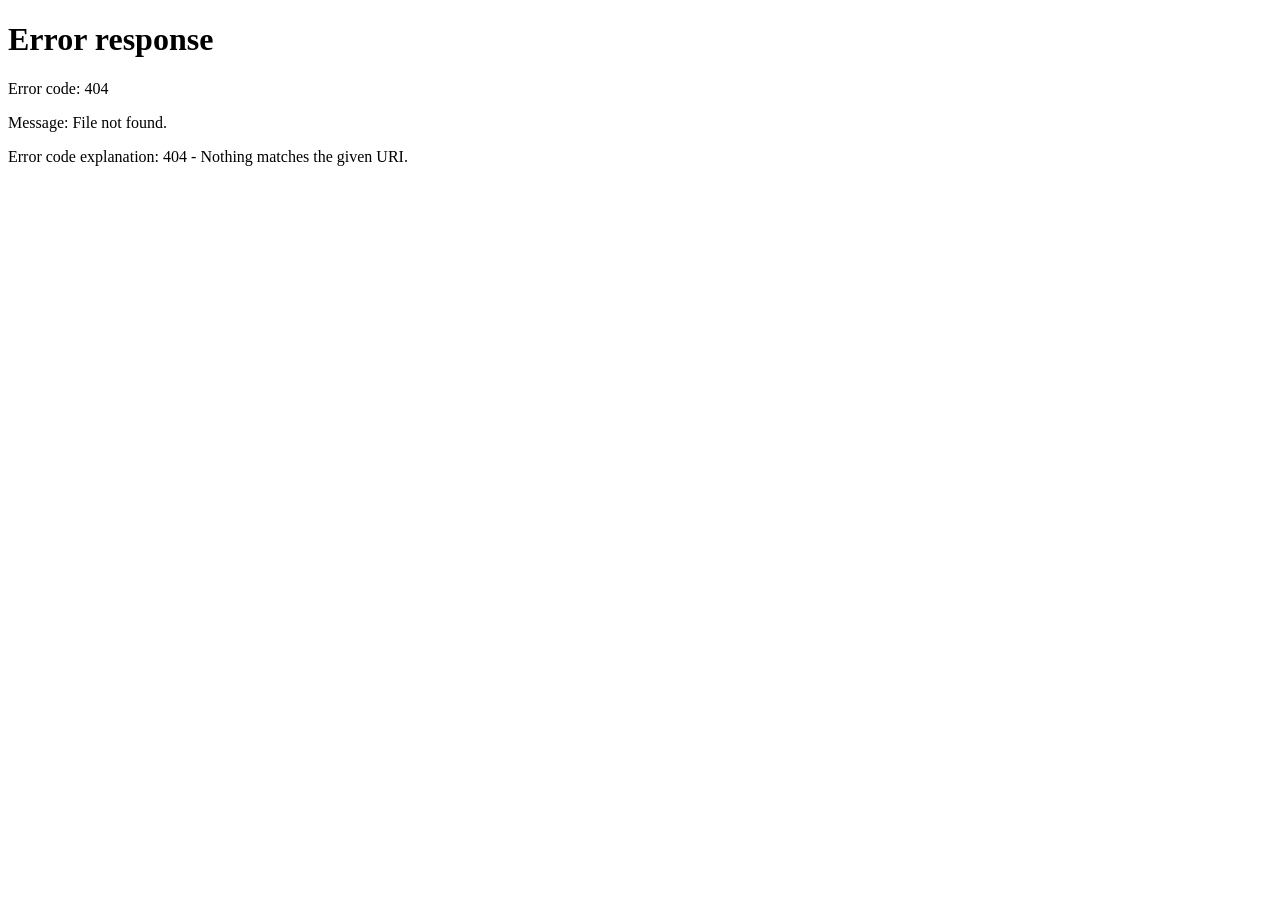
==== commit 3a722342: "Redirect Content" ====
--- a/model_validation.html
+++ b/model_validation.html
@@ -3,733 +3,11 @@
 <head>
 <meta charset="UTF-8" />
 <meta name="viewport" content="width=device-width, initial-scale=1.0"/>
-<title>Model Validation — The Complete Guide</title>
-<link href="https://fonts.googleapis.com/css2?family=Playfair+Display:ital,wght@0,400;0,700;0,900;1,400&family=JetBrains+Mono:wght@400;600&family=DM+Sans:wght@300;400;500&display=swap" rel="stylesheet"/>
-<link rel="stylesheet" href="model_validation.css" />
+<meta http-equiv="refresh" content="0; url=index.html" />
+<title>Redirecting…</title>
+<link rel="canonical" href="https://prateekdutta2001.github.io/ModelSure/index.html" />
 </head>
 <body>
-
-<!-- ══ HEADER ══ -->
-<header>
-  <div class="header-grid">
-    <div></div><div></div><div></div><div></div><div></div><div></div>
-    <div></div><div></div><div></div><div></div><div></div><div></div>
-    <div></div><div></div><div></div><div></div><div></div><div></div>
-    <div></div><div></div><div></div><div></div><div></div><div></div>
-    <div></div><div></div><div></div><div></div><div></div><div></div>
-    <div></div><div></div><div></div><div></div><div></div><div></div>
-    <div></div><div></div><div></div><div></div><div></div><div></div>
-    <div></div><div></div><div></div><div></div><div></div><div></div>
-  </div>
-  <div class="header-inner">
-    <div class="header-eyebrow">Machine Learning · Statistics · Data Science</div>
-    <h1>Model Validation<br/><em>The Complete Guide</em></h1>
-    <p class="header-sub">From train/test splits to clustering metrics — every technique, explained with code and examples.</p>
-    <div class="header-meta">
-      <div class="meta-item">Techniques <span>8+</span></div>
-      <div class="meta-item">Code Examples <span>6</span></div>
-      <div class="meta-item">Metrics Covered <span>15+</span></div>
-      <!-- <div class="meta-item">Reading Time <span>~18 min</span></div> -->
-    </div>
-  </div>
-</header>
-
-<!-- ══ TOC ══ -->
-<div class="toc-wrap">
-  <div class="toc-inner">
-    <span class="toc-label">Contents</span>
-    <div class="toc-pills">
-      <a href="#intro">Introduction</a>
-      <a href="#splitting">Data Splitting</a>
-      <a href="#cv">Cross-Validation</a>
-      <a href="#metrics">Metrics</a>
-      <a href="#bias-variance">Bias &amp; Variance</a>
-      <a href="#clustering">Clustering Validation</a>
-      <a href="#steps">Full Workflow</a>
-      <a href="#best-practices">Best Practices</a>
-    </div>
-  </div>
-</div>
-
-<!-- ══ PAGE ══ -->
-<div class="page">
-
-  <!-- CONTENT -->
-  <main class="content">
-
-    <!-- INTRO -->
-    <section id="intro">
-      <div class="section-label">01 — Introduction</div>
-      <h2>What Is Model Validation?</h2>
-      <p>Model validation is the systematic process of evaluating how well a trained machine learning or statistical model <em>generalises</em> to unseen data. Without it, you risk deploying a model that memorised training data but fails in production — a failure mode known as <strong>overfitting</strong>.</p>
-      <p>Validation answers a single, critical question: <em>"Does my model work on data it has never seen before?"</em> The answer determines whether to trust the model's predictions in the real world.</p>
-
-      <div class="callout">
-        <strong>Key Insight</strong>
-        A model that scores 99% on training data but 60% on test data is not a good model — it has simply memorised the training set. Validation surfaces this gap before deployment.
-      </div>
-
-      <div class="step-flow">
-        <div class="step-item">
-          <div class="step-num">01</div>
-          <div class="step-body">
-            <strong>Collect &amp; Prepare Data</strong>
-            <p>Gather raw data, clean it, handle missing values, engineer features.</p>
-          </div>
-        </div>
-        <div class="step-item">
-          <div class="step-num">02</div>
-          <div class="step-body">
-            <strong>Split the Data</strong>
-            <p>Reserve a portion for validation and a final holdout test set before any modelling.</p>
-          </div>
-        </div>
-        <div class="step-item">
-          <div class="step-num">03</div>
-          <div class="step-body">
-            <strong>Train the Model</strong>
-            <p>Fit the model exclusively on training data, never touching the validation or test sets.</p>
-          </div>
-        </div>
-        <div class="step-item">
-          <div class="step-num">04</div>
-          <div class="step-body">
-            <strong>Validate &amp; Tune</strong>
-            <p>Evaluate on validation data, adjust hyperparameters, repeat until satisfied.</p>
-          </div>
-        </div>
-        <div class="step-item">
-          <div class="step-num">05</div>
-          <div class="step-body">
-            <strong>Final Test Evaluation</strong>
-            <p>Run once on the held-out test set. This is your honest performance estimate.</p>
-          </div>
-        </div>
-      </div>
-    </section>
-
-    <!-- DATA SPLITTING -->
-    <section id="splitting">
-      <div class="section-label">02 — Data Splitting</div>
-      <h2>Splitting Strategies</h2>
-      <p>Before training a single model, you must decide how to partition your data. The strategy you choose affects how reliable your performance estimates are.</p>
-
-      <h3><span class="h3-num">2.1</span> Train / Validation / Test Split</h3>
-      <p>The simplest approach: divide your data into three non-overlapping sets. Training set is used to fit the model, validation set to tune hyperparameters, and the final test set to report unbiased performance.</p>
-
-      <div class="diagram-wrap">
-        <div class="diagram-title">Typical 70 / 15 / 15 split</div>
-        <svg viewBox="0 0 600 80" xmlns="http://www.w3.org/2000/svg" style="width:100%;max-width:600px;">
-          <rect x="0"   y="10" width="420" height="40" fill="#1a6b4a" rx="2"/>
-          <rect x="424" y="10" width="87"  height="40" fill="#1c4d8c" rx="2"/>
-          <rect x="515" y="10" width="85"  height="40" fill="#c0392b" rx="2"/>
-          <text x="210" y="35" fill="white" font-family="JetBrains Mono, monospace" font-size="13" text-anchor="middle" dominant-baseline="middle">Training — 70%</text>
-          <text x="468" y="35" fill="white" font-family="JetBrains Mono, monospace" font-size="11" text-anchor="middle" dominant-baseline="middle">Val — 15%</text>
-          <text x="558" y="35" fill="white" font-family="JetBrains Mono, monospace" font-size="11" text-anchor="middle" dominant-baseline="middle">Test — 15%</text>
-          <text x="0"   y="65" fill="#6b6355" font-family="DM Sans, sans-serif" font-size="11">Fit model here</text>
-          <text x="424" y="65" fill="#6b6355" font-family="DM Sans, sans-serif" font-size="11">Tune</text>
-          <text x="515" y="65" fill="#6b6355" font-family="DM Sans, sans-serif" font-size="11">Report</text>
-        </svg>
-      </div>
-
-      <div class="code-wrap">
-        <div class="code-header">
-          <div class="code-dots"><span></span><span></span><span></span></div>
-          <div class="code-lang">Python · scikit-learn</div>
-        </div>
-        <pre><span class="k">from</span> <span class="v">sklearn.model_selection</span> <span class="k">import</span> <span class="fn">train_test_split</span>
-
-<span class="c"># Load your dataset (X = features, y = labels)</span>
-<span class="v">X</span>, <span class="v">y</span> <span class="op">=</span> <span class="fn">load_dataset</span>()
-
-<span class="c"># First split off a 15% test set</span>
-<span class="v">X_temp</span>, <span class="v">X_test</span>, <span class="v">y_temp</span>, <span class="v">y_test</span> <span class="op">=</span> <span class="fn">train_test_split</span>(
-    <span class="v">X</span>, <span class="v">y</span>, <span class="v">test_size</span><span class="op">=</span><span class="n">0.15</span>, <span class="v">random_state</span><span class="op">=</span><span class="n">42</span>
-)
-
-<span class="c"># Split the remainder into train (≈82%) and val (≈18%)</span>
-<span class="v">X_train</span>, <span class="v">X_val</span>, <span class="v">y_train</span>, <span class="v">y_val</span> <span class="op">=</span> <span class="fn">train_test_split</span>(
-    <span class="v">X_temp</span>, <span class="v">y_temp</span>, <span class="v">test_size</span><span class="op">=</span><span class="n">0.176</span>, <span class="v">random_state</span><span class="op">=</span><span class="n">42</span>
-)
-
-<span class="k">print</span>(<span class="s">f"Train: {len(X_train)} | Val: {len(X_val)} | Test: {len(X_test)}"</span>)</pre>
-      </div>
-
-      <h3><span class="h3-num">2.2</span> Time-Series Split</h3>
-      <p>For sequential data (stock prices, sensor readings, sales), random shuffling would be <strong>data leakage</strong>. You must always train on the past and validate on the future. The walk-forward approach respects temporal order by expanding the training window each fold.</p>
-
-      <div class="callout blue">
-        <strong>Time-Series Rule</strong>
-        Never shuffle time-series data before splitting. Future data must never appear in a training fold. Walk-forward validation is the gold standard.
-      </div>
-    </section>
-
-    <!-- CROSS VALIDATION -->
-    <section id="cv">
-      <div class="section-label">03 — Cross-Validation</div>
-      <h2>Cross-Validation Techniques</h2>
-      <p>A single train/test split can be highly sensitive to which samples land in which partition. Cross-validation addresses this by rotating through multiple splits and averaging the results.</p>
-
-      <div class="technique-grid">
-        <div class="tcard red">
-          <div class="tc-tag">Classic</div>
-          <h4>k-Fold CV</h4>
-          <p>Data is split into k equal folds. The model trains on k-1 folds and tests on the remaining fold. This repeats k times.</p>
-          <div class="tc-pros"><span>✓</span> Efficient use of data</div>
-          <div class="tc-pros"><span>✓</span> Low variance estimate</div>
-          <div class="tc-cons"><span>✗</span> k times slower to compute</div>
-        </div>
-        <div class="tcard green">
-          <div class="tc-tag">Imbalanced Data</div>
-          <h4>Stratified k-Fold</h4>
-          <p>Like k-Fold but each fold preserves the class distribution of the original dataset. Essential for imbalanced problems.</p>
-          <div class="tc-pros"><span>✓</span> Preserves class ratios</div>
-          <div class="tc-pros"><span>✓</span> More reliable for rare classes</div>
-          <div class="tc-cons"><span>✗</span> Only for classification</div>
-        </div>
-        <div class="tcard blue">
-          <div class="tc-tag">Thorough</div>
-          <h4>Leave-One-Out (LOO)</h4>
-          <p>Extreme case of k-Fold where k equals the dataset size. Every sample gets to be a test set of one.</p>
-          <div class="tc-pros"><span>✓</span> Maximum data usage</div>
-          <div class="tc-pros"><span>✓</span> Near-unbiased estimate</div>
-          <div class="tc-cons"><span>✗</span> Extremely slow for large N</div>
-        </div>
-        <div class="tcard gold">
-          <div class="tc-tag">Small Data</div>
-          <h4>Repeated k-Fold</h4>
-          <p>Runs k-Fold multiple times with different random splits, then averages all results for a more stable estimate.</p>
-          <div class="tc-pros"><span>✓</span> Very stable estimate</div>
-          <div class="tc-pros"><span>✓</span> Captures random variance</div>
-          <div class="tc-cons"><span>✗</span> k × repeats training runs</div>
-        </div>
-      </div>
-
-      <div class="diagram-wrap">
-        <div class="diagram-title">5-Fold Cross-Validation — Each fold rotates as the test set</div>
-        <svg viewBox="0 0 600 150" xmlns="http://www.w3.org/2000/svg" style="width:100%;max-width:600px;">
-          <defs>
-            <pattern id="hatch" patternUnits="userSpaceOnUse" width="6" height="6" patternTransform="rotate(45)">
-              <line x1="0" y1="0" x2="0" y2="6" stroke="#c0392b" stroke-width="2"/>
-            </pattern>
-          </defs>
-          <!-- Row labels -->
-          <text x="0" y="24"  fill="#6b6355" font-family="JetBrains Mono,monospace" font-size="10">Fold 1</text>
-          <text x="0" y="50"  fill="#6b6355" font-family="JetBrains Mono,monospace" font-size="10">Fold 2</text>
-          <text x="0" y="76"  fill="#6b6355" font-family="JetBrains Mono,monospace" font-size="10">Fold 3</text>
-          <text x="0" y="102" fill="#6b6355" font-family="JetBrains Mono,monospace" font-size="10">Fold 4</text>
-          <text x="0" y="128" fill="#6b6355" font-family="JetBrains Mono,monospace" font-size="10">Fold 5</text>
-          <!-- Row 1 -->
-          <rect x="60" y="10" width="100" height="20" fill="url(#hatch)" stroke="#c0392b" stroke-width="1"/>
-          <rect x="164" y="10" width="390" height="20" fill="#1a6b4a"/>
-          <!-- Row 2 -->
-          <rect x="60" y="36" width="100" height="20" fill="#1a6b4a"/>
-          <rect x="164" y="36" width="97" height="20" fill="url(#hatch)" stroke="#c0392b" stroke-width="1"/>
-          <rect x="265" y="36" width="289" height="20" fill="#1a6b4a"/>
-          <!-- Row 3 -->
-          <rect x="60" y="62" width="194" height="20" fill="#1a6b4a"/>
-          <rect x="258" y="62" width="97" height="20" fill="url(#hatch)" stroke="#c0392b" stroke-width="1"/>
-          <rect x="359" y="62" width="195" height="20" fill="#1a6b4a"/>
-          <!-- Row 4 -->
-          <rect x="60" y="88" width="294" height="20" fill="#1a6b4a"/>
-          <rect x="358" y="88" width="97" height="20" fill="url(#hatch)" stroke="#c0392b" stroke-width="1"/>
-          <rect x="459" y="88" width="95" height="20" fill="#1a6b4a"/>
-          <!-- Row 5 -->
-          <rect x="60" y="114" width="394" height="20" fill="#1a6b4a"/>
-          <rect x="458" y="114" width="96" height="20" fill="url(#hatch)" stroke="#c0392b" stroke-width="1"/>
-          <!-- Legend -->
-          <rect x="60" y="142" width="14" height="10" fill="#1a6b4a"/>
-          <text x="78" y="151" fill="#6b6355" font-family="DM Sans,sans-serif" font-size="10">Training</text>
-          <rect x="140" y="142" width="14" height="10" fill="url(#hatch)" stroke="#c0392b" stroke-width="1"/>
-          <text x="158" y="151" fill="#6b6355" font-family="DM Sans,sans-serif" font-size="10">Test fold</text>
-        </svg>
-      </div>
-
-      <div class="code-wrap">
-        <div class="code-header">
-          <div class="code-dots"><span></span><span></span><span></span></div>
-          <div class="code-lang">Python · Stratified k-Fold Example</div>
-        </div>
-        <pre><span class="k">from</span> <span class="v">sklearn.model_selection</span> <span class="k">import</span> <span class="fn">StratifiedKFold</span>, <span class="fn">cross_val_score</span>
-<span class="k">from</span> <span class="v">sklearn.ensemble</span> <span class="k">import</span> <span class="cls">RandomForestClassifier</span>
-<span class="k">import</span> <span class="v">numpy</span> <span class="k">as</span> <span class="v">np</span>
-
-<span class="v">model</span> <span class="op">=</span> <span class="cls">RandomForestClassifier</span>(<span class="v">n_estimators</span><span class="op">=</span><span class="n">100</span>, <span class="v">random_state</span><span class="op">=</span><span class="n">42</span>)
-<span class="v">skf</span>   <span class="op">=</span> <span class="cls">StratifiedKFold</span>(<span class="v">n_splits</span><span class="op">=</span><span class="n">5</span>, <span class="v">shuffle</span><span class="op">=</span><span class="k">True</span>, <span class="v">random_state</span><span class="op">=</span><span class="n">42</span>)
-
-<span class="v">scores</span> <span class="op">=</span> <span class="fn">cross_val_score</span>(
-    <span class="v">model</span>, <span class="v">X_train</span>, <span class="v">y_train</span>,
-    <span class="v">cv</span><span class="op">=</span><span class="v">skf</span>, <span class="v">scoring</span><span class="op">=</span><span class="s">'f1_weighted'</span>
-)
-
-<span class="k">print</span>(<span class="s">f"F1 per fold : {scores.round(3)}"</span>)
-<span class="k">print</span>(<span class="s">f"Mean ± Std  : {scores.mean():.3f} ± {scores.std():.3f}"</span>)</pre>
-      </div>
-    </section>
-
-    <!-- METRICS -->
-    <section id="metrics">
-      <div class="section-label">04 — Metrics</div>
-      <h2>Validation Metrics</h2>
-      <p>Choosing the right metric is as important as the validation strategy itself. A model optimised on accuracy may be terrible at detecting rare diseases. Metrics must reflect <em>what actually matters</em> for your problem.</p>
-
-      <table class="metrics-table">
-        <thead>
-          <tr>
-            <th>Metric</th>
-            <th>Task</th>
-            <th>Formula / Description</th>
-            <th>Best When</th>
-          </tr>
-        </thead>
-        <tbody>
-          <tr>
-            <td><strong>RMSE</strong></td>
-            <td><span class="badge reg">Regression</span></td>
-            <td>√(Σ(y − ŷ)² / n) — penalises large errors heavily</td>
-            <td>Large errors are especially costly</td>
-          </tr>
-          <tr>
-            <td><strong>MAE</strong></td>
-            <td><span class="badge reg">Regression</span></td>
-            <td>Σ|y − ŷ| / n — average absolute deviation</td>
-            <td>Outliers are common and acceptable</td>
-          </tr>
-          <tr>
-            <td><strong>R²</strong></td>
-            <td><span class="badge reg">Regression</span></td>
-            <td>1 − SS_res / SS_tot — variance explained</td>
-            <td>Comparing models on same data</td>
-          </tr>
-          <tr>
-            <td><strong>Accuracy</strong></td>
-            <td><span class="badge cls">Classification</span></td>
-            <td>(TP + TN) / total — fraction correct</td>
-            <td>Balanced class distributions</td>
-          </tr>
-          <tr>
-            <td><strong>Precision</strong></td>
-            <td><span class="badge cls">Classification</span></td>
-            <td>TP / (TP + FP) — of positives predicted, how many are real?</td>
-            <td>False positives are costly (spam)</td>
-          </tr>
-          <tr>
-            <td><strong>Recall</strong></td>
-            <td><span class="badge cls">Classification</span></td>
-            <td>TP / (TP + FN) — of real positives, how many did we catch?</td>
-            <td>False negatives are costly (disease)</td>
-          </tr>
-          <tr>
-            <td><strong>F1 Score</strong></td>
-            <td><span class="badge cls">Classification</span></td>
-            <td>2 × (P × R) / (P + R) — harmonic mean of precision &amp; recall</td>
-            <td>Imbalanced classes</td>
-          </tr>
-          <tr>
-            <td><strong>AUC-ROC</strong></td>
-            <td><span class="badge cls">Classification</span></td>
-            <td>Area under the ROC curve — discrimination ability</td>
-            <td>Threshold-independent evaluation</td>
-          </tr>
-          <tr>
-            <td><strong>Silhouette</strong></td>
-            <td><span class="badge clus">Clustering</span></td>
-            <td>(b − a) / max(a, b) — cohesion vs separation</td>
-            <td>Unknown ground truth labels</td>
-          </tr>
-          <tr>
-            <td><strong>Davies-Bouldin</strong></td>
-            <td><span class="badge clus">Clustering</span></td>
-            <td>Lower is better — avg cluster similarity ratio</td>
-            <td>Comparing clustering algorithms</td>
-          </tr>
-        </tbody>
-      </table>
-
-      <div class="code-wrap">
-        <div class="code-header">
-          <div class="code-dots"><span></span><span></span><span></span></div>
-          <div class="code-lang">Python · Classification Metrics</div>
-        </div>
-        <pre><span class="k">from</span> <span class="v">sklearn.metrics</span> <span class="k">import</span> (
-    <span class="fn">accuracy_score</span>, <span class="fn">precision_score</span>, <span class="fn">recall_score</span>,
-    <span class="fn">f1_score</span>, <span class="fn">roc_auc_score</span>, <span class="fn">confusion_matrix</span>,
-    <span class="fn">classification_report</span>
-)
-
-<span class="c"># Predict on test set</span>
-<span class="v">y_pred</span> <span class="op">=</span> <span class="v">model</span>.<span class="fn">predict</span>(<span class="v">X_test</span>)
-<span class="v">y_prob</span> <span class="op">=</span> <span class="v">model</span>.<span class="fn">predict_proba</span>(<span class="v">X_test</span>)[:, <span class="n">1</span>]
-
-<span class="k">print</span>(<span class="s">"Accuracy  :"</span>, <span class="fn">accuracy_score</span>(<span class="v">y_test</span>, <span class="v">y_pred</span>).<span class="fn">round</span>(<span class="n">4</span>))
-<span class="k">print</span>(<span class="s">"Precision :"</span>, <span class="fn">precision_score</span>(<span class="v">y_test</span>, <span class="v">y_pred</span>).<span class="fn">round</span>(<span class="n">4</span>))
-<span class="k">print</span>(<span class="s">"Recall    :"</span>, <span class="fn">recall_score</span>(<span class="v">y_test</span>, <span class="v">y_pred</span>).<span class="fn">round</span>(<span class="n">4</span>))
-<span class="k">print</span>(<span class="s">"F1 Score  :"</span>, <span class="fn">f1_score</span>(<span class="v">y_test</span>, <span class="v">y_pred</span>).<span class="fn">round</span>(<span class="n">4</span>))
-<span class="k">print</span>(<span class="s">"ROC-AUC   :"</span>, <span class="fn">roc_auc_score</span>(<span class="v">y_test</span>, <span class="v">y_prob</span>).<span class="fn">round</span>(<span class="n">4</span>))
-
-<span class="k">print</span>(<span class="s">"\nDetailed Report:"</span>)
-<span class="k">print</span>(<span class="fn">classification_report</span>(<span class="v">y_test</span>, <span class="v">y_pred</span>))</pre>
-      </div>
-    </section>
-
-    <!-- BIAS VARIANCE -->
-    <section id="bias-variance">
-      <div class="section-label">05 — Bias &amp; Variance</div>
-      <h2>Diagnosing Bias &amp; Variance</h2>
-      <p>The bias-variance tradeoff is the fundamental tension in machine learning. Every model lives somewhere on this spectrum, and validation helps you diagnose where your model sits.</p>
-
-      <div class="bv-grid">
-        <div class="bv-card">
-          <div class="bv-title" style="color:var(--accent)">High Bias (Underfitting)</div>
-          <div class="bv-sub">The model is too simple to capture the signal</div>
-          <svg viewBox="0 0 200 120" xmlns="http://www.w3.org/2000/svg" style="width:100%;max-width:200px;margin:0 auto;display:block;">
-            <!-- Data points scattered -->
-            <circle cx="20"  cy="90" r="4" fill="#c0392b" opacity="0.7"/>
-            <circle cx="40"  cy="60" r="4" fill="#c0392b" opacity="0.7"/>
-            <circle cx="60"  cy="40" r="4" fill="#c0392b" opacity="0.7"/>
-            <circle cx="80"  cy="25" r="4" fill="#c0392b" opacity="0.7"/>
-            <circle cx="100" cy="30" r="4" fill="#c0392b" opacity="0.7"/>
-            <circle cx="120" cy="50" r="4" fill="#c0392b" opacity="0.7"/>
-            <circle cx="140" cy="75" r="4" fill="#c0392b" opacity="0.7"/>
-            <circle cx="160" cy="95" r="4" fill="#c0392b" opacity="0.7"/>
-            <!-- Bad straight line fit -->
-            <line x1="10" y1="85" x2="175" y2="30" stroke="#1c4d8c" stroke-width="2.5"/>
-          </svg>
-          <div style="font-size:13px;color:var(--muted);margin-top:12px;">
-            Training error ↑ &nbsp;|&nbsp; Test error ↑<br/>
-            <strong>Fix:</strong> More features, bigger model
-          </div>
-        </div>
-        <div class="bv-card">
-          <div class="bv-title" style="color:var(--accent2)">High Variance (Overfitting)</div>
-          <div class="bv-sub">The model memorised training noise</div>
-          <svg viewBox="0 0 200 120" xmlns="http://www.w3.org/2000/svg" style="width:100%;max-width:200px;margin:0 auto;display:block;">
-            <circle cx="20"  cy="90" r="4" fill="#1a6b4a" opacity="0.7"/>
-            <circle cx="40"  cy="60" r="4" fill="#1a6b4a" opacity="0.7"/>
-            <circle cx="60"  cy="40" r="4" fill="#1a6b4a" opacity="0.7"/>
-            <circle cx="80"  cy="25" r="4" fill="#1a6b4a" opacity="0.7"/>
-            <circle cx="100" cy="30" r="4" fill="#1a6b4a" opacity="0.7"/>
-            <circle cx="120" cy="50" r="4" fill="#1a6b4a" opacity="0.7"/>
-            <circle cx="140" cy="75" r="4" fill="#1a6b4a" opacity="0.7"/>
-            <circle cx="160" cy="95" r="4" fill="#1a6b4a" opacity="0.7"/>
-            <!-- Wiggly overfit curve -->
-            <path d="M10,88 C20,70 30,95 40,60 C50,25 60,50 80,25 C100,5 110,55 120,50 C135,44 145,80 160,95 L175,90"
-                  fill="none" stroke="#c0392b" stroke-width="2.5"/>
-          </svg>
-          <div style="font-size:13px;color:var(--muted);margin-top:12px;">
-            Training error ↓↓ &nbsp;|&nbsp; Test error ↑<br/>
-            <strong>Fix:</strong> Regularisation, more data, pruning
-          </div>
-        </div>
-      </div>
-
-      <div class="callout green">
-        <strong>Learning Curves</strong>
-        Plot training and validation loss against the number of training samples. If both curves converge to a high error, you have high bias. If there's a large gap between them, you have high variance.
-      </div>
-    </section>
-
-    <!-- CLUSTERING -->
-    <section id="clustering">
-      <div class="section-label">06 — Clustering Validation</div>
-      <h2>Validating Clustering Models</h2>
-      <p>Clustering is unsupervised — there are no ground-truth labels to compare against. Validation must instead measure the <em>quality</em> of the clusters themselves: are points within a cluster similar to each other, and different from points in other clusters?</p>
-
-      <h3><span class="h3-num">6.1</span> Silhouette Score</h3>
-      <p>For each data point, the silhouette score measures how similar it is to its own cluster (cohesion <em>a</em>) vs. the nearest other cluster (separation <em>b</em>). The score ranges from -1 to +1, where +1 is ideal.</p>
-
-      <div class="diagram-wrap">
-        <div class="diagram-title">Silhouette Formula: s = (b − a) / max(a, b)</div>
-        <svg viewBox="0 0 600 140" xmlns="http://www.w3.org/2000/svg" style="width:100%;max-width:600px;">
-          <!-- Cluster A -->
-          <circle cx="120" cy="70" r="50" fill="#1a6b4a" opacity="0.12"/>
-          <circle cx="100" cy="60" r="5" fill="#1a6b4a"/>
-          <circle cx="130" cy="80" r="5" fill="#1a6b4a"/>
-          <circle cx="115" cy="55" r="5" fill="#1a6b4a"/>
-          <circle cx="140" cy="65" r="5" fill="#1a6b4a"/>
-          <circle cx="105" cy="85" r="5" fill="#1a6b4a"/>
-          <!-- Centroid point -->
-          <circle cx="118" cy="70" r="7" fill="#c0392b"/>
-          <line x1="118" y1="70" x2="100" y2="60" stroke="#c0392b" stroke-width="1.5" stroke-dasharray="4"/>
-          <text x="72" y="52" fill="#c0392b" font-family="JetBrains Mono,monospace" font-size="11">a = avg dist</text>
-          <text x="60" y="64" fill="#c0392b" font-family="JetBrains Mono,monospace" font-size="11">to own cluster</text>
-          <!-- Cluster B -->
-          <circle cx="460" cy="70" r="50" fill="#1c4d8c" opacity="0.12"/>
-          <circle cx="440" cy="60" r="5" fill="#1c4d8c"/>
-          <circle cx="480" cy="75" r="5" fill="#1c4d8c"/>
-          <circle cx="455" cy="90" r="5" fill="#1c4d8c"/>
-          <circle cx="475" cy="55" r="5" fill="#1c4d8c"/>
-          <!-- Line from red point to cluster B -->
-          <line x1="118" y1="70" x2="410" y2="70" stroke="#1c4d8c" stroke-width="1.5" stroke-dasharray="4"/>
-          <text x="220" y="62" fill="#1c4d8c" font-family="JetBrains Mono,monospace" font-size="11">b = avg dist to</text>
-          <text x="225" y="76" fill="#1c4d8c" font-family="JetBrains Mono,monospace" font-size="11">nearest cluster</text>
-          <text x="0"  y="120" fill="#6b6355" font-family="DM Sans,sans-serif" font-size="12">Score → +1 (near own cluster, far from others)</text>
-          <text x="310" y="120" fill="#6b6355" font-family="DM Sans,sans-serif" font-size="12">Score → -1 (wrong cluster assignment)</text>
-        </svg>
-      </div>
-
-      <h3><span class="h3-num">6.2</span> Elbow Method — Finding Optimal k</h3>
-      <p>For k-Means, the Elbow Method plots the Within-Cluster Sum of Squares (WCSS) for different values of k. The "elbow" — where the rate of improvement drops sharply — is typically the best k.</p>
-
-      <div class="diagram-wrap">
-        <div class="diagram-title">Elbow Curve — WCSS vs. Number of Clusters</div>
-        <svg viewBox="0 0 500 200" xmlns="http://www.w3.org/2000/svg" style="width:100%;max-width:500px;">
-          <!-- Axes -->
-          <line x1="50" y1="170" x2="460" y2="170" stroke="#c9bfa8" stroke-width="1.5"/>
-          <line x1="50" y1="20"  x2="50"  y2="170" stroke="#c9bfa8" stroke-width="1.5"/>
-          <!-- Axis labels -->
-          <text x="240" y="192" fill="#6b6355" font-family="DM Sans,sans-serif" font-size="12" text-anchor="middle">Number of Clusters (k)</text>
-          <text x="14" y="100" fill="#6b6355" font-family="DM Sans,sans-serif" font-size="12" text-anchor="middle" transform="rotate(-90,14,100)">WCSS</text>
-          <!-- Elbow curve: plotted points -->
-          <!-- k=1: high WCSS, k=2 drops, k=3 drops (elbow at k=3), k=4+ flattens -->
-          <polyline points="80,30 150,80 220,120 290,140 360,152 430,160"
-                    fill="none" stroke="#1c4d8c" stroke-width="2.5"/>
-          <!-- Dots -->
-          <circle cx="80"  cy="30"  r="5" fill="#1c4d8c"/>
-          <circle cx="150" cy="80"  r="5" fill="#1c4d8c"/>
-          <circle cx="220" cy="120" r="7" fill="#c0392b"/>
-          <circle cx="290" cy="140" r="5" fill="#1c4d8c"/>
-          <circle cx="360" cy="152" r="5" fill="#1c4d8c"/>
-          <circle cx="430" cy="160" r="5" fill="#1c4d8c"/>
-          <!-- Elbow annotation -->
-          <line x1="220" y1="30" x2="220" y2="115" stroke="#c0392b" stroke-width="1" stroke-dasharray="4"/>
-          <text x="224" y="45" fill="#c0392b" font-family="JetBrains Mono,monospace" font-size="11">Elbow ≈ k=3</text>
-          <!-- x-axis tick labels -->
-          <text x="80"  y="184" fill="#6b6355" font-family="JetBrains Mono,monospace" font-size="11" text-anchor="middle">1</text>
-          <text x="150" y="184" fill="#6b6355" font-family="JetBrains Mono,monospace" font-size="11" text-anchor="middle">2</text>
-          <text x="220" y="184" fill="#6b6355" font-family="JetBrains Mono,monospace" font-size="11" text-anchor="middle">3</text>
-          <text x="290" y="184" fill="#6b6355" font-family="JetBrains Mono,monospace" font-size="11" text-anchor="middle">4</text>
-          <text x="360" y="184" fill="#6b6355" font-family="JetBrains Mono,monospace" font-size="11" text-anchor="middle">5</text>
-          <text x="430" y="184" fill="#6b6355" font-family="JetBrains Mono,monospace" font-size="11" text-anchor="middle">6</text>
-        </svg>
-      </div>
-
-      <div class="cluster-metrics">
-        <div class="cm-card">
-          <span class="cm-val">+1</span>
-          <div class="cm-name">Perfect Silhouette score (dense, well-separated clusters)</div>
-        </div>
-        <div class="cm-card">
-          <span class="cm-val" style="color:var(--accent3)">0</span>
-          <div class="cm-name">Overlapping clusters — point is on the boundary</div>
-        </div>
-        <div class="cm-card">
-          <span class="cm-val">−1</span>
-          <div class="cm-name">Misclassified — closer to another cluster</div>
-        </div>
-      </div>
-
-      <div class="code-wrap">
-        <div class="code-header">
-          <div class="code-dots"><span></span><span></span><span></span></div>
-          <div class="code-lang">Python · Full Clustering Validation</div>
-        </div>
-        <pre><span class="k">from</span> <span class="v">sklearn.cluster</span> <span class="k">import</span> <span class="cls">KMeans</span>
-<span class="k">from</span> <span class="v">sklearn.metrics</span> <span class="k">import</span> (
-    <span class="fn">silhouette_score</span>, <span class="fn">davies_bouldin_score</span>,
-    <span class="fn">calinski_harabasz_score</span>
-)
-<span class="k">import</span> <span class="v">matplotlib.pyplot</span> <span class="k">as</span> <span class="v">plt</span>
-<span class="k">import</span> <span class="v">numpy</span> <span class="k">as</span> <span class="v">np</span>
-
-<span class="v">K_range</span> <span class="op">=</span> <span class="fn">range</span>(<span class="n">2</span>, <span class="n">11</span>)
-<span class="v">wcss</span>, <span class="v">sil</span>, <span class="v">db</span> <span class="op">=</span> [], [], []
-
-<span class="k">for</span> <span class="v">k</span> <span class="k">in</span> <span class="v">K_range</span>:
-    <span class="v">km</span>     <span class="op">=</span> <span class="cls">KMeans</span>(<span class="v">n_clusters</span><span class="op">=</span><span class="v">k</span>, <span class="v">random_state</span><span class="op">=</span><span class="n">42</span>, <span class="v">n_init</span><span class="op">=</span><span class="n">10</span>)
-    <span class="v">labels</span> <span class="op">=</span> <span class="v">km</span>.<span class="fn">fit_predict</span>(<span class="v">X</span>)
-    
-    <span class="v">wcss</span>.<span class="fn">append</span>(<span class="v">km</span>.<span class="v">inertia_</span>)
-    <span class="v">sil</span>.<span class="fn">append</span>(<span class="fn">silhouette_score</span>(<span class="v">X</span>, <span class="v">labels</span>))
-    <span class="v">db</span>.<span class="fn">append</span>(<span class="fn">davies_bouldin_score</span>(<span class="v">X</span>, <span class="v">labels</span>))
-
-<span class="c"># Best k: highest silhouette, lowest Davies-Bouldin</span>
-<span class="v">best_k</span> <span class="op">=</span> <span class="v">K_range</span>[<span class="fn">np.argmax</span>(<span class="v">sil</span>)]
-<span class="k">print</span>(<span class="s">f"Optimal k (Silhouette): {best_k}"</span>)
-<span class="k">print</span>(<span class="s">f"Silhouette @ k={best_k}: {max(sil):.4f}"</span>)
-<span class="k">print</span>(<span class="s">f"Davies-Bouldin @ k={best_k}: {db[best_k-2]:.4f}"</span>)</pre>
-      </div>
-    </section>
-
-    <!-- FULL WORKFLOW -->
-    <section id="steps">
-      <div class="section-label">07 — End-to-End Workflow</div>
-      <h2>The Complete Validation Workflow</h2>
-      <p>Here's a consolidated end-to-end pipeline that applies everything covered in this guide — data splitting, cross-validation, metrics, and clustering — in a single, coherent script.</p>
-
-      <div class="code-wrap">
-        <div class="code-header">
-          <div class="code-dots"><span></span><span></span><span></span></div>
-          <div class="code-lang">Python · End-to-End Validation Pipeline</div>
-        </div>
-        <pre><span class="k">import</span> <span class="v">numpy</span> <span class="k">as</span> <span class="v">np</span>
-<span class="k">from</span> <span class="v">sklearn.datasets</span> <span class="k">import</span> <span class="fn">make_classification</span>
-<span class="k">from</span> <span class="v">sklearn.model_selection</span> <span class="k">import</span> <span class="fn">StratifiedKFold</span>, <span class="fn">cross_validate</span>
-<span class="k">from</span> <span class="v">sklearn.ensemble</span> <span class="k">import</span> <span class="cls">GradientBoostingClassifier</span>
-<span class="k">from</span> <span class="v">sklearn.preprocessing</span> <span class="k">import</span> <span class="cls">StandardScaler</span>
-<span class="k">from</span> <span class="v">sklearn.pipeline</span> <span class="k">import</span> <span class="cls">Pipeline</span>
-<span class="k">from</span> <span class="v">sklearn.metrics</span> <span class="k">import</span> <span class="fn">classification_report</span>
-
-<span class="c"># ── 1. Generate synthetic data ─────────────────────────</span>
-<span class="v">X</span>, <span class="v">y</span> <span class="op">=</span> <span class="fn">make_classification</span>(
-    <span class="v">n_samples</span><span class="op">=</span><span class="n">2000</span>, <span class="v">n_features</span><span class="op">=</span><span class="n">20</span>, <span class="v">n_informative</span><span class="op">=</span><span class="n">12</span>,
-    <span class="v">weights</span><span class="op">=</span>[<span class="n">0.7</span>, <span class="n">0.3</span>], <span class="v">random_state</span><span class="op">=</span><span class="n">42</span>
-)
-
-<span class="c"># ── 2. Hold out 20% test set ───────────────────────────</span>
-<span class="k">from</span> <span class="v">sklearn.model_selection</span> <span class="k">import</span> <span class="fn">train_test_split</span>
-<span class="v">X_tr</span>, <span class="v">X_te</span>, <span class="v">y_tr</span>, <span class="v">y_te</span> <span class="op">=</span> <span class="fn">train_test_split</span>(
-    <span class="v">X</span>, <span class="v">y</span>, <span class="v">test_size</span><span class="op">=</span><span class="n">0.2</span>, <span class="v">stratify</span><span class="op">=</span><span class="v">y</span>, <span class="v">random_state</span><span class="op">=</span><span class="n">42</span>
-)
-
-<span class="c"># ── 3. Build pipeline ─────────────────────────────────</span>
-<span class="v">pipe</span> <span class="op">=</span> <span class="cls">Pipeline</span>([
-    (<span class="s">'scaler'</span>, <span class="cls">StandardScaler</span>()),
-    (<span class="s">'clf'</span>,    <span class="cls">GradientBoostingClassifier</span>(<span class="v">random_state</span><span class="op">=</span><span class="n">42</span>))
-])
-
-<span class="c"># ── 4. Stratified 5-fold cross-validation ────────────</span>
-<span class="v">cv</span> <span class="op">=</span> <span class="cls">StratifiedKFold</span>(<span class="v">n_splits</span><span class="op">=</span><span class="n">5</span>, <span class="v">shuffle</span><span class="op">=</span><span class="k">True</span>, <span class="v">random_state</span><span class="op">=</span><span class="n">42</span>)
-<span class="v">cv_results</span> <span class="op">=</span> <span class="fn">cross_validate</span>(
-    <span class="v">pipe</span>, <span class="v">X_tr</span>, <span class="v">y_tr</span>, <span class="v">cv</span><span class="op">=</span><span class="v">cv</span>,
-    <span class="v">scoring</span><span class="op">=</span>[<span class="s">'accuracy'</span>, <span class="s">'f1_weighted'</span>, <span class="s">'roc_auc'</span>],
-    <span class="v">return_train_score</span><span class="op">=</span><span class="k">True</span>
-)
-
-<span class="k">for</span> <span class="v">m</span> <span class="k">in</span> [<span class="s">'accuracy'</span>, <span class="s">'f1_weighted'</span>, <span class="s">'roc_auc'</span>]:
-    <span class="v">tr</span>  <span class="op">=</span> <span class="v">cv_results</span>[<span class="s">f'train_{m}'</span>]
-    <span class="v">val</span> <span class="op">=</span> <span class="v">cv_results</span>[<span class="s">f'test_{m}'</span>]
-    <span class="k">print</span>(<span class="s">f"{m:18s} train={tr.mean():.3f}±{tr.std():.3f}"</span>
-          <span class="s">f"  val={val.mean():.3f}±{val.std():.3f}"</span>)
-
-<span class="c"># ── 5. Final evaluation on held-out test set ─────────</span>
-<span class="v">pipe</span>.<span class="fn">fit</span>(<span class="v">X_tr</span>, <span class="v">y_tr</span>)
-<span class="v">y_pred</span> <span class="op">=</span> <span class="v">pipe</span>.<span class="fn">predict</span>(<span class="v">X_te</span>)
-<span class="k">print</span>(<span class="s">"\n── Final Test Report ──"</span>)
-<span class="k">print</span>(<span class="fn">classification_report</span>(<span class="v">y_te</span>, <span class="v">y_pred</span>))</pre>
-      </div>
-    </section>
-
-    <!-- BEST PRACTICES -->
-    <section id="best-practices">
-      <div class="section-label">08 — Best Practices</div>
-      <h2>Best Practices &amp; Common Pitfalls</h2>
-      <p>Knowing the techniques is only half the battle. Equally important is knowing the subtle traps that can give you falsely optimistic results and models that fail in production.</p>
-
-      <ul class="checklist">
-        <li>Always hold out a <strong>final test set</strong> before any exploration. Never touch it until the very end.</li>
-        <li>Apply <strong>stratification</strong> whenever your classes are imbalanced (e.g., 90/10 ratio).</li>
-        <li>For time-series, use <strong>walk-forward validation</strong> — never shuffle temporal data.</li>
-        <li>Fit preprocessing (scalers, encoders) only on training data. Transform test data with the already-fitted transformer to prevent <strong>data leakage</strong>.</li>
-        <li>Repeat cross-validation with <strong>multiple random seeds</strong> to measure estimate stability.</li>
-        <li>Use learning curves to diagnose <strong>bias vs. variance</strong> before blindly adding complexity.</li>
-        <li>Always check a <strong>confusion matrix</strong> for classification — accuracy alone can be misleading.</li>
-        <li>For clustering, report <strong>multiple metrics</strong> (Silhouette + Davies-Bouldin + Calinski-Harabasz) — no single metric is definitive.</li>
-        <li>Validate on data that reflects the <strong>real-world distribution</strong> your model will encounter in production.</li>
-        <li>Document every validation decision: the split ratios, random seeds, and metric choices.</li>
-      </ul>
-
-      <div class="callout">
-        <strong>The Cardinal Rule</strong>
-        Any data used to make any decision about the model — including feature selection, preprocessing, and hyperparameter tuning — must be excluded from the final test evaluation. Only one look at the test set is permitted.
-      </div>
-    </section>
-
-  </main>
-
-  <!-- SIDEBAR -->
-  <aside class="sidebar">
-
-    <div class="sidebar-card">
-      <h4>Quick Stats</h4>
-      <div class="sidebar-stat">
-        <span>Typical train split</span>
-        <span class="val">70–80%</span>
-      </div>
-      <div class="sidebar-stat">
-        <span>Typical k in k-Fold</span>
-        <span class="val">5 or 10</span>
-      </div>
-      <div class="sidebar-stat">
-        <span>Silhouette range</span>
-        <span class="val">−1 → +1</span>
-      </div>
-      <div class="sidebar-stat">
-        <span>Good silhouette</span>
-        <span class="val">&gt; 0.5</span>
-      </div>
-      <div class="sidebar-stat">
-        <span>Elbow method</span>
-        <span class="val">WCSS plot</span>
-      </div>
-    </div>
-
-    <div class="sidebar-card">
-      <h4>Metric Cheat Sheet</h4>
-      <div class="cheatsheet-item">
-        <span class="ci-key">RMSE</span>
-        <span>Penalises large errors heavily (regression)</span>
-      </div>
-      <div class="cheatsheet-item">
-        <span class="ci-key">MAE</span>
-        <span>Robust to outliers (regression)</span>
-      </div>
-      <div class="cheatsheet-item">
-        <span class="ci-key">R²</span>
-        <span>Variance explained; max is 1.0</span>
-      </div>
-      <div class="cheatsheet-item">
-        <span class="ci-key">F1</span>
-        <span>Balances precision &amp; recall</span>
-      </div>
-      <div class="cheatsheet-item">
-        <span class="ci-key">AUC</span>
-        <span>Threshold-free classifier quality</span>
-      </div>
-      <div class="cheatsheet-item">
-        <span class="ci-key">Sil</span>
-        <span>Cluster cohesion vs separation</span>
-      </div>
-      <div class="cheatsheet-item">
-        <span class="ci-key">DB</span>
-        <span>Davies-Bouldin: lower = better</span>
-      </div>
-    </div>
-
-    <div class="sidebar-card">
-      <h4>Technique Selector</h4>
-      <div class="cheatsheet-item">
-        <span class="ci-key">Big data</span>
-        <span>Simple train/val/test split</span>
-      </div>
-      <div class="cheatsheet-item">
-        <span class="ci-key">Small data</span>
-        <span>Repeated k-Fold or LOO-CV</span>
-      </div>
-      <div class="cheatsheet-item">
-        <span class="ci-key">Imbalanced</span>
-        <span>Stratified k-Fold + F1/AUC</span>
-      </div>
-      <div class="cheatsheet-item">
-        <span class="ci-key">Time series</span>
-        <span>Walk-forward / expanding window</span>
-      </div>
-      <div class="cheatsheet-item">
-        <span class="ci-key">Clustering</span>
-        <span>Silhouette + DB + Elbow</span>
-      </div>
-    </div>
-
-  </aside>
-
-</div>
-
-<!-- ══ FOOTER ══ -->
-<footer>
-  <p class="footer-tagline"><span>All techniques explained with Python examples</span></p>
-  <p class="footer-copyright">© 2026 <a href="https://prateekdutta2001.github.io/PrateekDutta.in/" target="_blank" rel="noopener noreferrer">PRATEEK DUTTA</a>. This work is licensed under a Creative Commons Attribution 4.0 International License (CC BY 4.0).</p>
-</footer>
-
-<script src="model_validation.js" defer></script>
+<p>Redirecting to the <a href="index.html">Model Validation guide</a>…</p>
 </body>
 </html>
